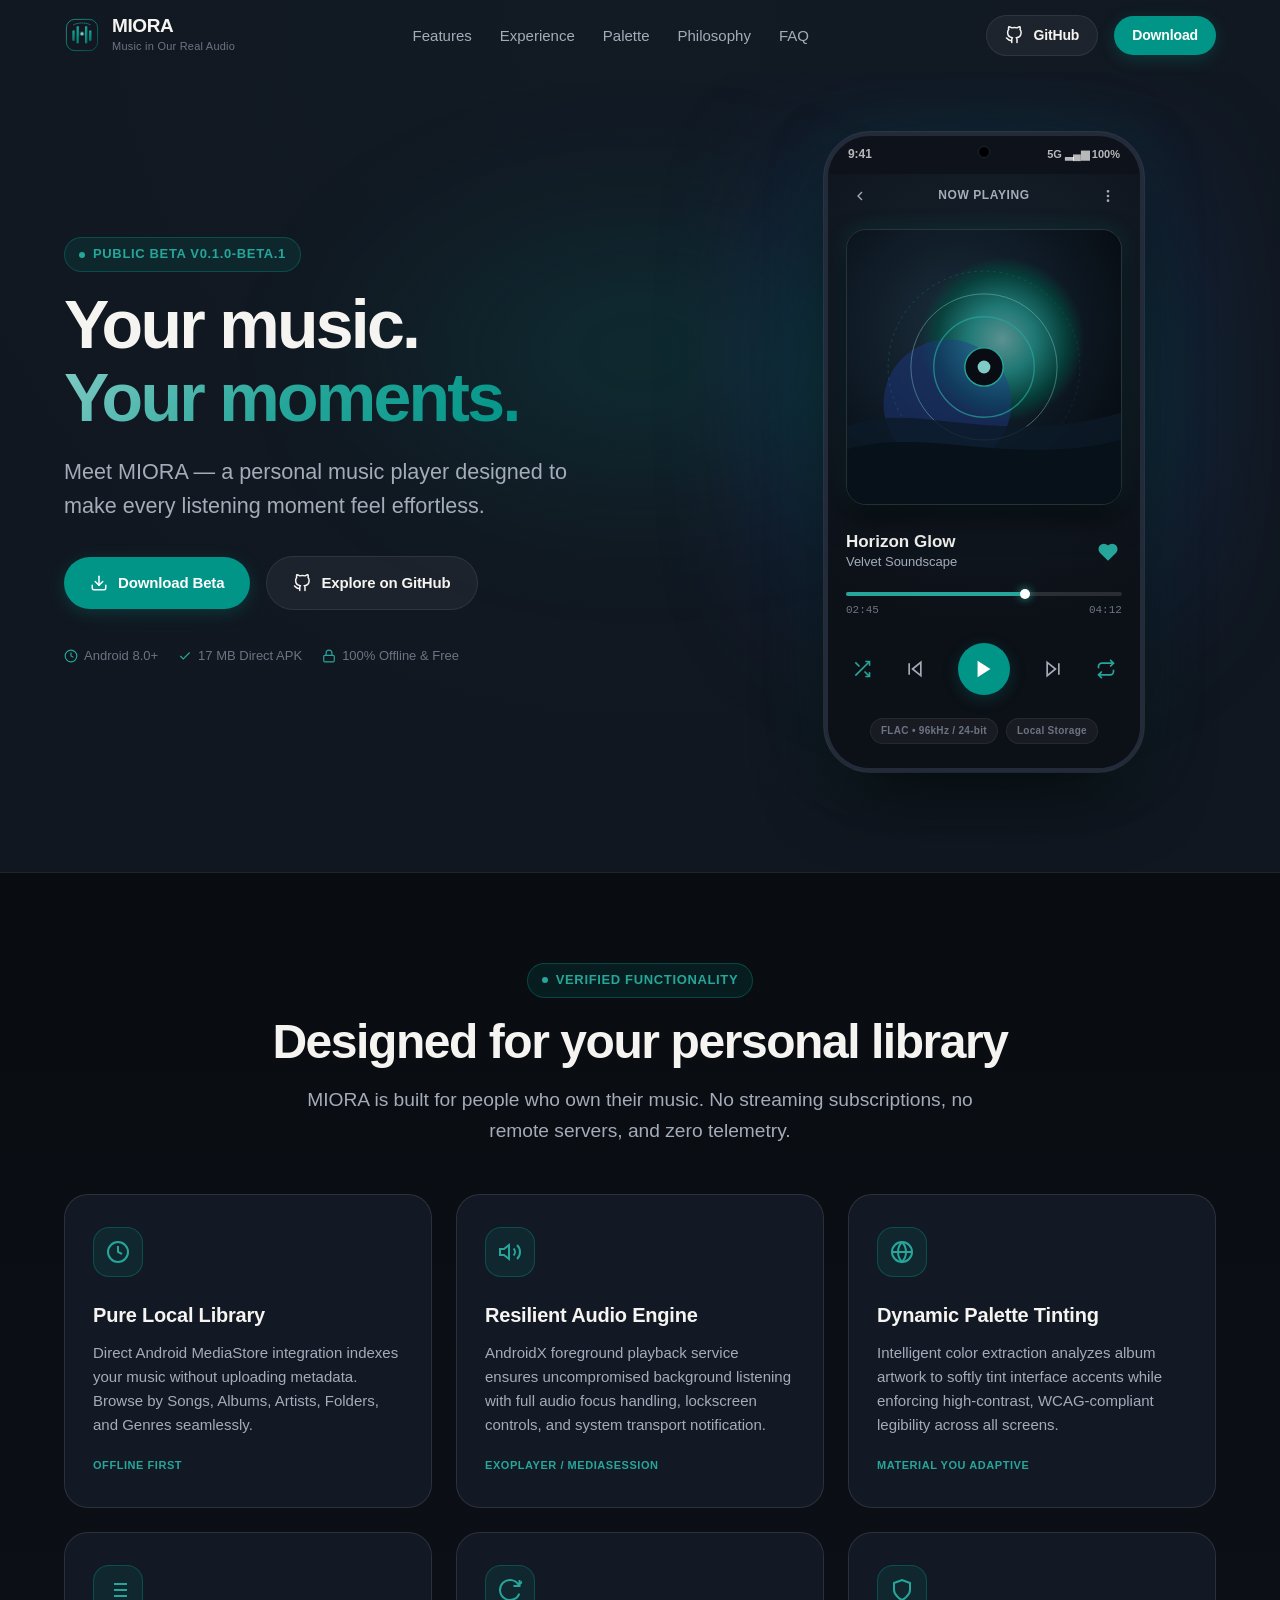
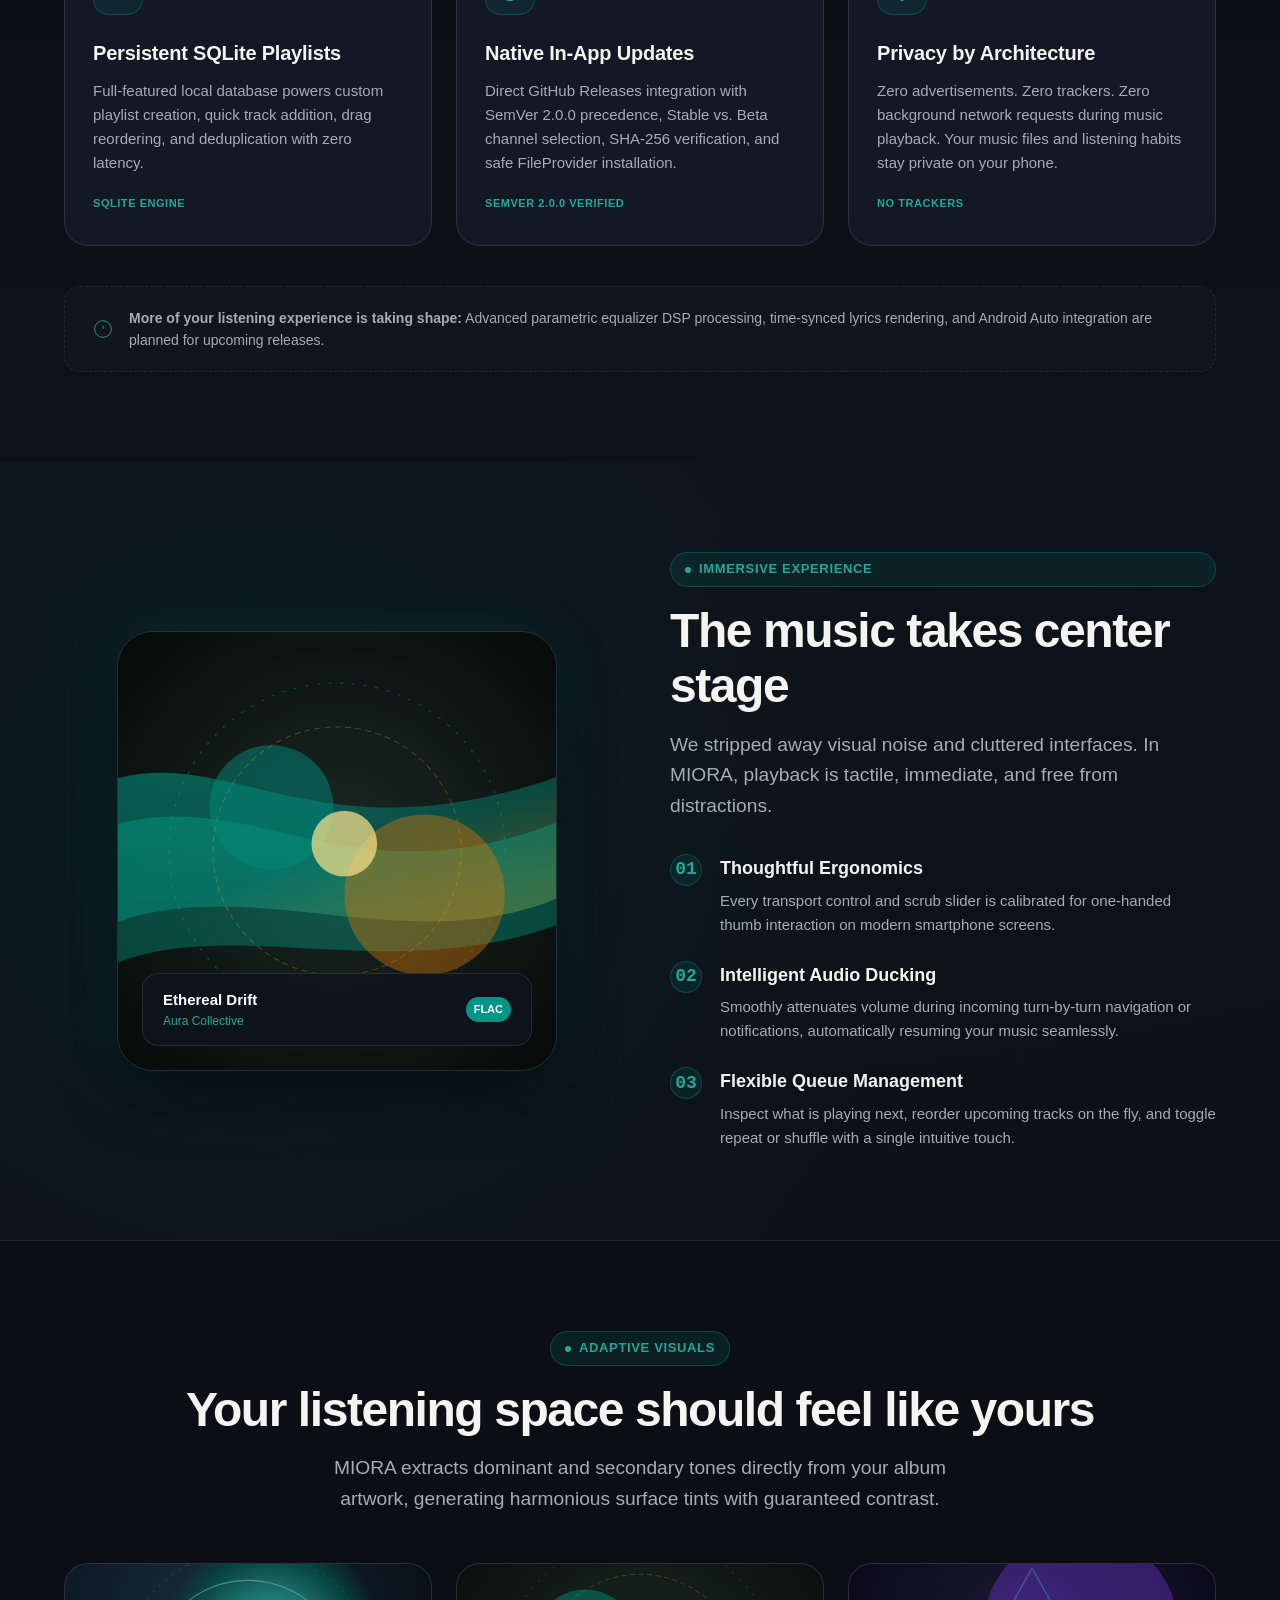
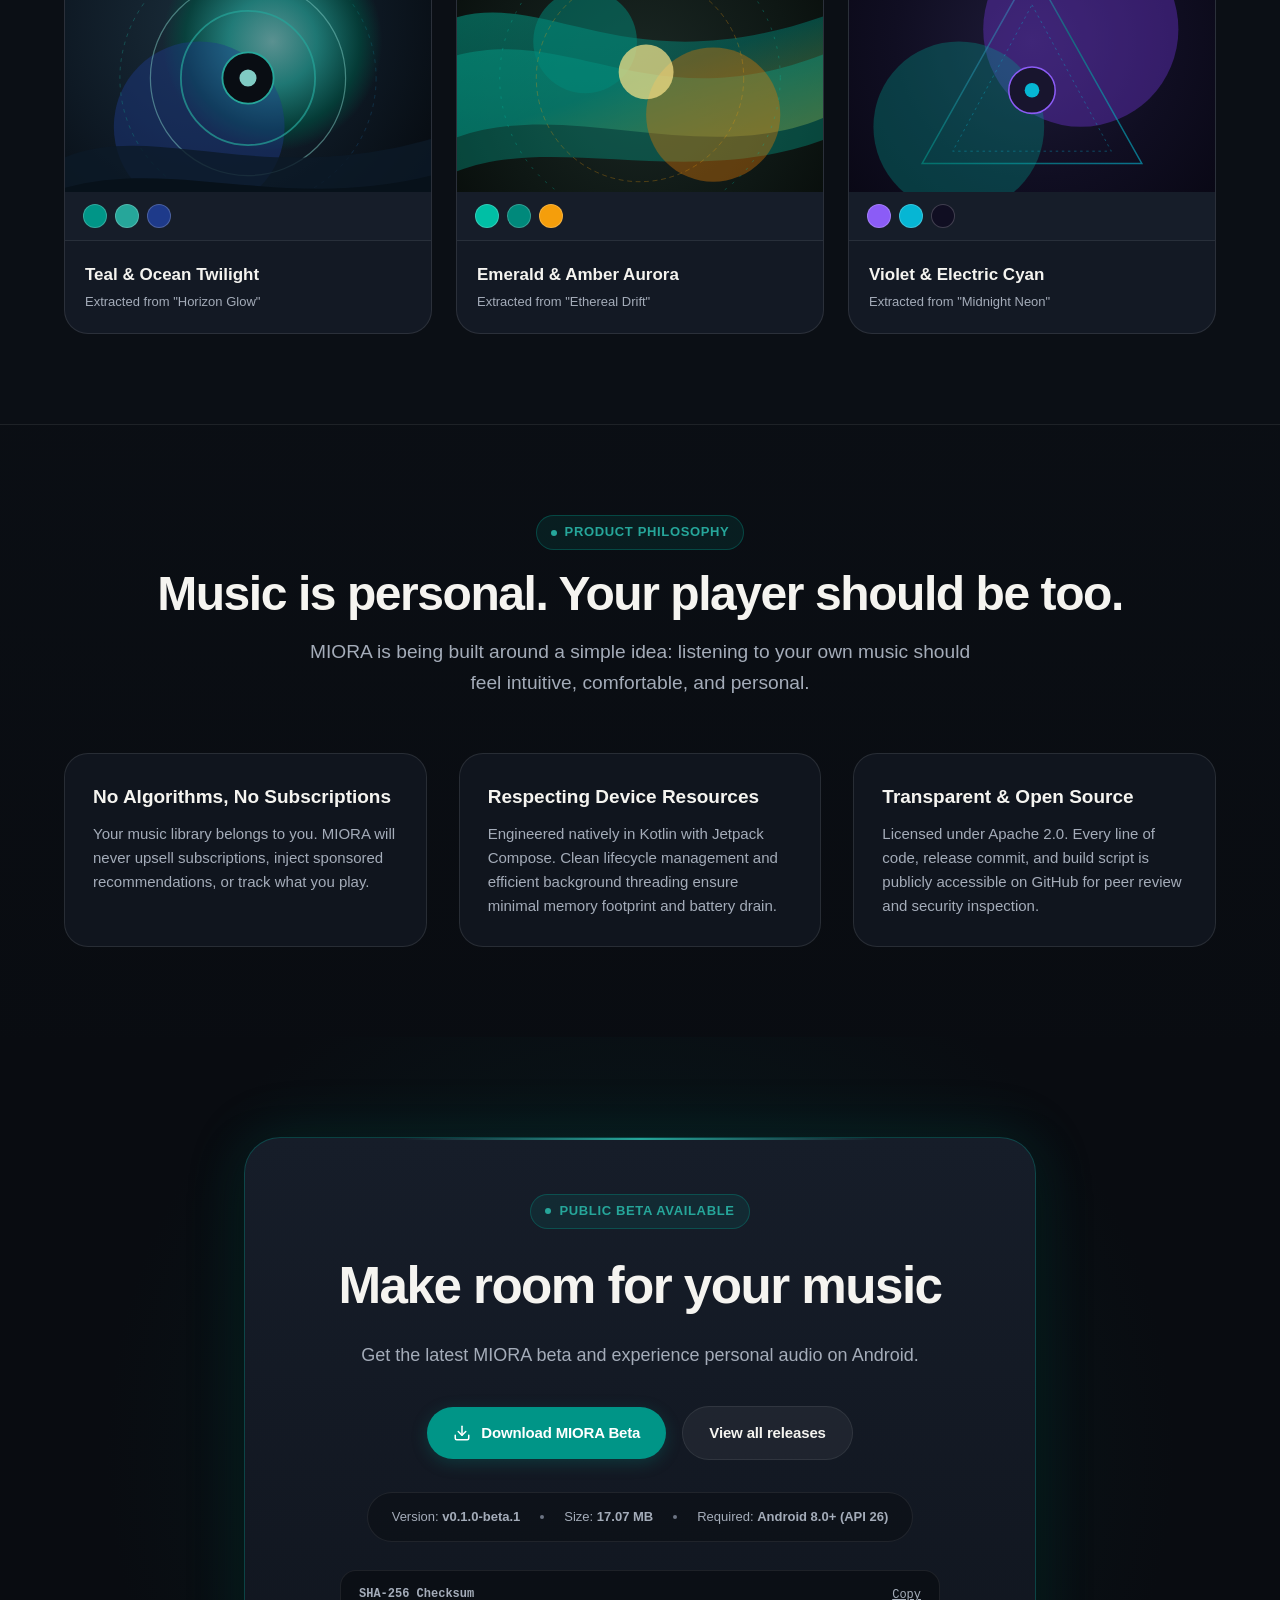
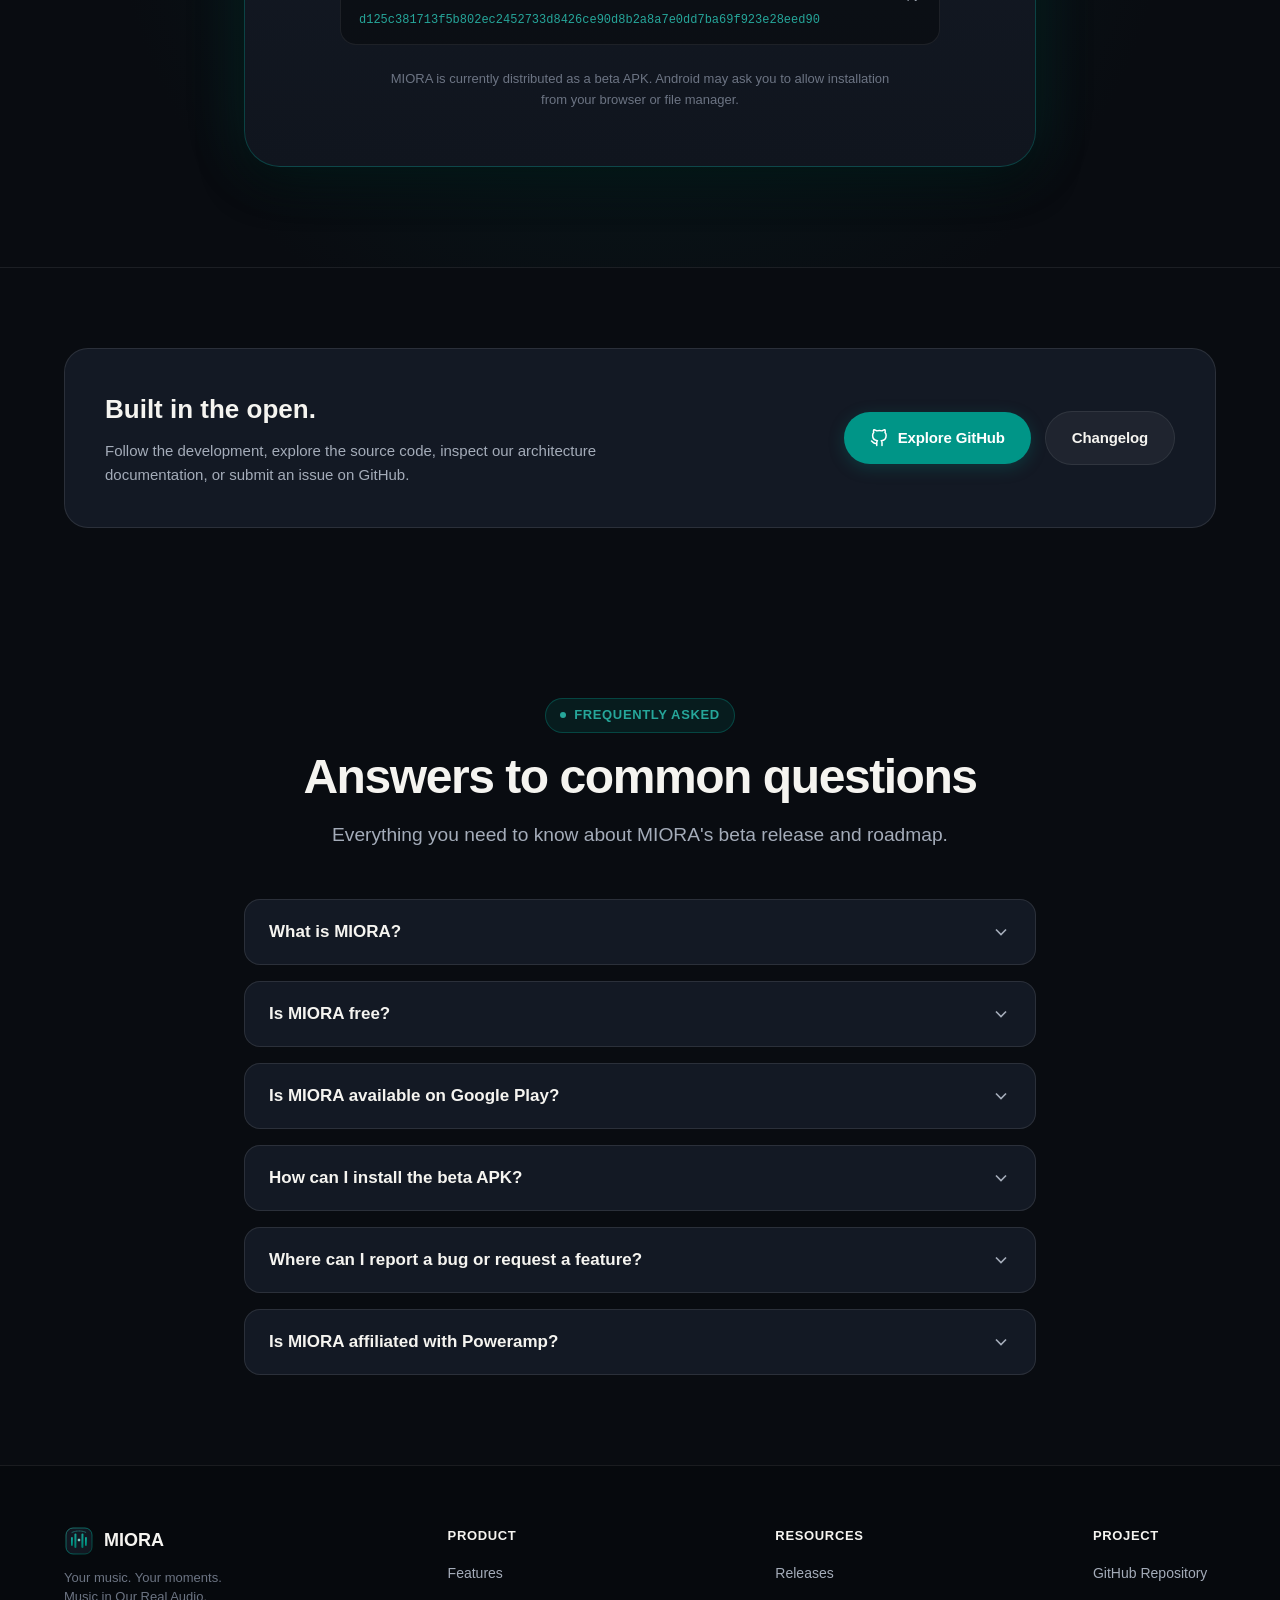
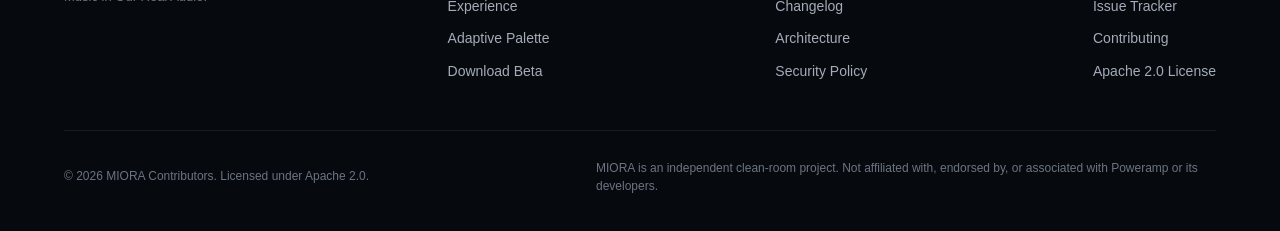
==== docs/index.html @ 1802b2ec "feat(website): launch official MIORA landing page and GitHub Pages deployment" ====
<!DOCTYPE html>
<html lang="en">
<head>
  <meta charset="UTF-8">
  <meta name="viewport" content="width=device-width, initial-scale=1.0">
  <title>MIORA — Your Music. Your Moments.</title>
  <meta name="description" content="Discover MIORA, a personal Android music player built around a warm, effortless listening experience.">
  <meta name="theme-color" content="#090C11">
  <link rel="canonical" href="https://mefahim.github.io/MIORA/">

  <!-- Open Graph / Facebook -->
  <meta property="og:type" content="website">
  <meta property="og:url" content="https://mefahim.github.io/MIORA/">
  <meta property="og:site_name" content="MIORA">
  <meta property="og:title" content="MIORA — Your Music. Your Moments.">
  <meta property="og:description" content="Discover MIORA, a personal Android music player built around a warm, effortless listening experience.">
  <meta property="og:image" content="https://mefahim.github.io/MIORA/assets/og-image.svg">

  <!-- Twitter Card -->
  <meta name="twitter:card" content="summary_large_image">
  <meta name="twitter:title" content="MIORA — Your Music. Your Moments.">
  <meta name="twitter:description" content="Discover MIORA, a personal Android music player built around a warm, effortless listening experience.">
  <meta name="twitter:image" content="https://mefahim.github.io/MIORA/assets/og-image.svg">

  <!-- Favicon -->
  <link rel="icon" type="image/svg+xml" href="assets/favicon.svg">
  <link rel="apple-touch-icon" href="assets/favicon.svg">

  <!-- Styles -->
  <link rel="stylesheet" href="css/main.css">
</head>
<body>
  <!-- Accessible Skip Navigation -->
  <a href="#main-content" class="skip-link">Skip to main content</a>

  <!-- Navigation Bar -->
  <header class="site-header" role="banner">
    <div class="container nav-container">
      <a href="#" class="brand-wrapper" aria-label="MIORA Home">
        <img src="assets/miora-logo.svg" alt="MIORA Logo" class="brand-logo-img" width="36" height="36">
        <div class="brand-text-group">
          <span class="brand-name">MIORA</span>
          <span class="brand-descriptor">Music in Our Real Audio</span>
        </div>
      </a>

      <nav class="nav-menu" aria-label="Main Navigation">
        <a href="#features" class="nav-link">Features</a>
        <a href="#experience" class="nav-link">Experience</a>
        <a href="#palette" class="nav-link">Palette</a>
        <a href="#philosophy" class="nav-link">Philosophy</a>
        <a href="#faq" class="nav-link">FAQ</a>
      </nav>

      <div class="nav-actions">
        <a href="https://github.com/mefahim/MIORA" class="btn btn-secondary btn-sm" target="_blank" rel="noopener noreferrer" data-repo-url>
          <svg class="btn-icon" viewBox="0 0 24 24"><path d="M9 19c-5 1.5-5-2.5-7-3m14 6v-3.87a3.37 3.37 0 0 0-.94-2.61c3.14-.35 6.44-1.54 6.44-7A5.44 5.44 0 0 0 20 4.77 5.07 5.07 0 0 0 19.91 1S18.73.65 16 2.48a13.38 13.38 0 0 0-7 0C6.27.65 5.09 1 5.09 1A5.07 5.07 0 0 0 5 4.77a5.44 5.44 0 0 0-1.5 3.78c0 5.42 3.3 6.61 6.44 7A3.37 3.37 0 0 0 9 18.13V22"></path></svg>
          GitHub
        </a>
        <a href="#download" class="btn btn-primary btn-sm">
          Download
        </a>
        <button class="mobile-nav-toggle" aria-label="Toggle navigation menu" aria-expanded="false">
          <svg viewBox="0 0 24 24"><line x1="3" y1="12" x2="21" y2="12"></line><line x1="3" y1="6" x2="21" y2="6"></line><line x1="3" y1="18" x2="21" y2="18"></line></svg>
        </button>
      </div>
    </div>
  </header>

  <!-- Mobile Drawer Menu -->
  <div class="mobile-drawer" role="dialog" aria-modal="true" aria-label="Mobile Navigation">
    <ul class="mobile-nav-list">
      <li><a href="#features">Features</a></li>
      <li><a href="#experience">Experience</a></li>
      <li><a href="#palette">Palette</a></li>
      <li><a href="#philosophy">Philosophy</a></li>
      <li><a href="#faq">FAQ</a></li>
      <li><a href="https://github.com/mefahim/MIORA" target="_blank" rel="noopener noreferrer" data-repo-url>GitHub Repository</a></li>
    </ul>
    <a href="https://github.com/mefahim/MIORA/releases/download/v0.1.0-beta.1/MIORA-v0.1.0-beta.1.apk" class="btn btn-primary" data-download-apk>
      Download Beta APK
    </a>
  </div>

  <main id="main-content">
    <!-- Hero Section -->
    <section class="hero-section" aria-labelledby="hero-heading">
      <div class="hero-glow" aria-hidden="true"></div>
      <div class="container hero-grid">
        <div class="hero-content">
          <div class="section-badge">
            <span class="dot"></span>
            <span>Public Beta <span data-config-version>v0.1.0-beta.1</span></span>
          </div>

          <h1 id="hero-heading" class="hero-headline">
            Your music.<br>
            <span class="accent-text">Your moments.</span>
          </h1>

          <p class="hero-subcopy">
            Meet MIORA — a personal music player designed to make every listening moment feel effortless.
          </p>

          <div class="hero-ctas">
            <a href="https://github.com/mefahim/MIORA/releases/download/v0.1.0-beta.1/MIORA-v0.1.0-beta.1.apk" class="btn btn-primary" data-download-apk>
              <svg class="btn-icon" viewBox="0 0 24 24"><path d="M21 15v4a2 2 0 0 1-2 2H5a2 2 0 0 1-2-2v-4"></path><polyline points="7 10 12 15 17 10"></polyline><line x1="12" y1="15" x2="12" y2="3"></line></svg>
              Download Beta
            </a>
            <a href="https://github.com/mefahim/MIORA" class="btn btn-secondary" target="_blank" rel="noopener noreferrer" data-repo-url>
              <svg class="btn-icon" viewBox="0 0 24 24"><path d="M9 19c-5 1.5-5-2.5-7-3m14 6v-3.87a3.37 3.37 0 0 0-.94-2.61c3.14-.35 6.44-1.54 6.44-7A5.44 5.44 0 0 0 20 4.77 5.07 5.07 0 0 0 19.91 1S18.73.65 16 2.48a13.38 13.38 0 0 0-7 0C6.27.65 5.09 1 5.09 1A5.07 5.07 0 0 0 5 4.77a5.44 5.44 0 0 0-1.5 3.78c0 5.42 3.3 6.61 6.44 7A3.37 3.37 0 0 0 9 18.13V22"></path></svg>
              Explore on GitHub
            </a>
          </div>

          <div class="hero-metadata">
            <div class="hero-meta-item">
              <svg viewBox="0 0 24 24"><circle cx="12" cy="12" r="10"></circle><polyline points="12 6 12 12 16 14"></polyline></svg>
              <span>Android 8.0+</span>
            </div>
            <div class="hero-meta-item">
              <svg viewBox="0 0 24 24"><path d="M20 6L9 17l-5-5"></path></svg>
              <span>17 MB Direct APK</span>
            </div>
            <div class="hero-meta-item">
              <svg viewBox="0 0 24 24"><rect x="3" y="11" width="18" height="11" rx="2" ry="2"></rect><path d="M7 11V7a5 5 0 0 1 10 0v4"></path></svg>
              <span>100% Offline &amp; Free</span>
            </div>
          </div>
        </div>

        <!-- Android Device Mockup (Now Playing Screen) -->
        <div class="mockup-wrapper">
          <div class="mockup-ambient-glow" aria-hidden="true"></div>
          <div class="device-frame" role="region" aria-label="MIORA Now Playing Screen Mockup">
            <!-- Device Status Bar -->
            <div class="device-statusbar">
              <span>9:41</span>
              <div class="device-camera" aria-hidden="true"></div>
              <div class="device-status-icons">5G ▂▄▆ 100%</div>
            </div>

            <!-- App Interface -->
            <div class="device-app">
              <div class="device-topbar">
                <button class="device-icon-btn" aria-label="Back"><svg viewBox="0 0 24 24"><polyline points="15 18 9 12 15 6"></polyline></svg></button>
                <span>Now Playing</span>
                <button class="device-icon-btn" aria-label="Menu"><svg viewBox="0 0 24 24"><circle cx="12" cy="12" r="1"></circle><circle cx="12" cy="5" r="1"></circle><circle cx="12" cy="19" r="1"></circle></svg></button>
              </div>

              <!-- Artwork -->
              <div class="device-artwork-box">
                <img src="assets/artwork-horizon.svg" alt="Album Artwork for Horizon Glow" width="280" height="280" loading="eager">
              </div>

              <!-- Track Meta -->
              <div class="device-track-info">
                <div class="device-track-meta">
                  <h4>Horizon Glow</h4>
                  <p>Velvet Soundscape</p>
                </div>
                <button class="device-icon-btn device-heart-btn" aria-label="Favorite"><svg viewBox="0 0 24 24"><path d="M20.84 4.61a5.5 5.5 0 0 0-7.78 0L12 5.67l-1.06-1.06a5.5 5.5 0 0 0-7.78 7.78l1.06 1.06L12 21.23l7.78-7.78 1.06-1.06a5.5 5.5 0 0 0 0-7.78z"></path></svg></button>
              </div>

              <!-- Scrubber -->
              <div class="device-scrubber-section">
                <div class="device-slider-track">
                  <div class="device-slider-fill"></div>
                  <div class="device-slider-thumb"></div>
                </div>
                <div class="device-time-row">
                  <span id="mockup-elapsed-time">02:45</span>
                  <span>04:12</span>
                </div>
              </div>

              <!-- Transport Controls -->
              <div class="device-controls-row">
                <button class="device-ctrl-btn" aria-label="Shuffle" style="color: var(--accent-light);">
                  <svg viewBox="0 0 24 24"><polyline points="16 3 21 3 21 8"></polyline><line x1="4" y1="20" x2="21" y2="3"></line><polyline points="21 16 21 21 16 21"></polyline><line x1="15" y1="15" x2="21" y2="21"></line><line x1="4" y1="4" x2="9" y2="9"></line></svg>
                </button>
                <button class="device-ctrl-btn" aria-label="Previous Track">
                  <svg viewBox="0 0 24 24"><polygon points="19 20 9 12 19 4 19 20"></polygon><line x1="5" y1="19" x2="5" y2="5"></line></svg>
                </button>
                <button id="mockup-play-btn" class="device-play-btn" aria-label="Play playback simulation">
                  <svg id="mockup-play-icon" viewBox="0 0 24 24"><polygon points="5 3 19 12 5 21 5 3"></polygon></svg>
                  <svg id="mockup-pause-icon" viewBox="0 0 24 24" style="display:none;"><rect x="6" y="4" width="4" height="16"></rect><rect x="14" y="4" width="4" height="16"></rect></svg>
                </button>
                <button class="device-ctrl-btn" aria-label="Next Track">
                  <svg viewBox="0 0 24 24"><polygon points="5 4 15 12 5 20 5 4"></polygon><line x1="19" y1="5" x2="19" y2="19"></line></svg>
                </button>
                <button class="device-ctrl-btn" aria-label="Repeat Mode" style="color: var(--accent-light);">
                  <svg viewBox="0 0 24 24"><polyline points="17 1 21 5 17 9"></polyline><path d="M3 11V9a4 4 0 0 1 4-4h14"></path><polyline points="7 23 3 19 7 15"></polyline><path d="M21 13v2a4 4 0 0 1-4 4H3"></path></svg>
                </button>
              </div>

              <!-- Format Badge -->
              <div class="device-chip-row">
                <span class="device-chip">FLAC • 96kHz / 24-bit</span>
                <span class="device-chip">Local Storage</span>
              </div>
            </div>
          </div>
        </div>
      </div>
    </section>

    <!-- Product Features Section (Verified Capabilities) -->
    <section id="features" class="features-section" aria-labelledby="features-heading">
      <div class="container">
        <div class="text-center">
          <div class="section-badge">
            <span class="dot"></span>
            <span>Verified Functionality</span>
          </div>
          <h2 id="features-heading" class="section-title">Designed for your personal library</h2>
          <p class="section-description">
            MIORA is built for people who own their music. No streaming subscriptions, no remote servers, and zero telemetry.
          </p>
        </div>

        <div class="features-grid">
          <!-- Feature 1 -->
          <article class="feature-card">
            <div class="feature-icon-box">
              <svg viewBox="0 0 24 24"><circle cx="12" cy="12" r="10"></circle><path d="M12 6v6l4 2"></path></svg>
            </div>
            <h3 class="feature-title">Pure Local Library</h3>
            <p class="feature-text">
              Direct Android MediaStore integration indexes your music without uploading metadata. Browse by Songs, Albums, Artists, Folders, and Genres seamlessly.
            </p>
            <span class="feature-tag">Offline First</span>
          </article>

          <!-- Feature 2 -->
          <article class="feature-card">
            <div class="feature-icon-box">
              <svg viewBox="0 0 24 24"><polygon points="11 5 6 9 2 9 2 15 6 15 11 19 11 5"></polygon><path d="M19.07 4.93a10 10 0 0 1 0 14.14M15.54 8.46a5 5 0 0 1 0 7.07"></path></svg>
            </div>
            <h3 class="feature-title">Resilient Audio Engine</h3>
            <p class="feature-text">
              AndroidX foreground playback service ensures uncompromised background listening with full audio focus handling, lockscreen controls, and system transport notification.
            </p>
            <span class="feature-tag">ExoPlayer / MediaSession</span>
          </article>

          <!-- Feature 3 -->
          <article class="feature-card">
            <div class="feature-icon-box">
              <svg viewBox="0 0 24 24"><circle cx="12" cy="12" r="10"></circle><path d="M12 2a14.5 14.5 0 0 0 0 20 14.5 14.5 0 0 0 0-20"></path><path d="M2 12h20"></path></svg>
            </div>
            <h3 class="feature-title">Dynamic Palette Tinting</h3>
            <p class="feature-text">
              Intelligent color extraction analyzes album artwork to softly tint interface accents while enforcing high-contrast, WCAG-compliant legibility across all screens.
            </p>
            <span class="feature-tag">Material You Adaptive</span>
          </article>

          <!-- Feature 4 -->
          <article class="feature-card">
            <div class="feature-icon-box">
              <svg viewBox="0 0 24 24"><line x1="8" y1="6" x2="21" y2="6"></line><line x1="8" y1="12" x2="21" y2="12"></line><line x1="8" y1="18" x2="21" y2="18"></line><line x1="3" y1="6" x2="3.01" y2="6"></line><line x1="3" y1="12" x2="3.01" y2="12"></line><line x1="3" y1="18" x2="3.01" y2="18"></line></svg>
            </div>
            <h3 class="feature-title">Persistent SQLite Playlists</h3>
            <p class="feature-text">
              Full-featured local database powers custom playlist creation, quick track addition, drag reordering, and deduplication with zero latency.
            </p>
            <span class="feature-tag">SQLite Engine</span>
          </article>

          <!-- Feature 5 -->
          <article class="feature-card">
            <div class="feature-icon-box">
              <svg viewBox="0 0 24 24"><path d="M21.5 2v6h-6M21.34 15.57a10 10 0 1 1-.57-8.38l5.67-5.67"></path></svg>
            </div>
            <h3 class="feature-title">Native In-App Updates</h3>
            <p class="feature-text">
              Direct GitHub Releases integration with SemVer 2.0.0 precedence, Stable vs. Beta channel selection, SHA-256 verification, and safe FileProvider installation.
            </p>
            <span class="feature-tag">SemVer 2.0.0 Verified</span>
          </article>

          <!-- Feature 6 -->
          <article class="feature-card">
            <div class="feature-icon-box">
              <svg viewBox="0 0 24 24"><path d="M12 22s8-4 8-10V5l-8-3-8 3v7c0 6 8 10 8 10z"></path></svg>
            </div>
            <h3 class="feature-title">Privacy by Architecture</h3>
            <p class="feature-text">
              Zero advertisements. Zero trackers. Zero background network requests during music playback. Your music files and listening habits stay private on your phone.
            </p>
            <span class="feature-tag">No Trackers</span>
          </article>
        </div>

        <!-- Honest Disclosure: Development in Progress -->
        <div class="future-banner">
          <svg viewBox="0 0 24 24" fill="none"><circle cx="12" cy="12" r="10"></circle><line x1="12" y1="8" x2="12" y2="12"></line><line x1="12" y1="16" x2="12.01" y2="16"></line></svg>
          <div>
            <strong>More of your listening experience is taking shape:</strong> Advanced parametric equalizer DSP processing, time-synced lyrics rendering, and Android Auto integration are planned for upcoming releases.
          </div>
        </div>
      </div>
    </section>

    <!-- Immersive Player Showcase -->
    <section id="experience" class="showcase-section" aria-labelledby="showcase-heading">
      <div class="container showcase-grid">
        <div class="showcase-artwork-stage">
          <div class="showcase-art-card">
            <img src="assets/artwork-drift.svg" alt="Album Artwork for Ethereal Drift" width="440" height="440" loading="lazy">
            <div class="showcase-floating-chip">
              <div class="chip-meta">
                <h5>Ethereal Drift</h5>
                <p>Aura Collective</p>
              </div>
              <span class="chip-badge">FLAC</span>
            </div>
          </div>
        </div>

        <div class="showcase-details">
          <div class="section-badge">
            <span class="dot"></span>
            <span>Immersive Experience</span>
          </div>
          <h2 id="showcase-heading" class="section-title">The music takes center stage</h2>
          <p class="section-description">
            We stripped away visual noise and cluttered interfaces. In MIORA, playback is tactile, immediate, and free from distractions.
          </p>

          <div class="showcase-points">
            <div class="showcase-point">
              <span class="point-number">01</span>
              <div class="point-body">
                <h4>Thoughtful Ergonomics</h4>
                <p>Every transport control and scrub slider is calibrated for one-handed thumb interaction on modern smartphone screens.</p>
              </div>
            </div>

            <div class="showcase-point">
              <span class="point-number">02</span>
              <div class="point-body">
                <h4>Intelligent Audio Ducking</h4>
                <p>Smoothly attenuates volume during incoming turn-by-turn navigation or notifications, automatically resuming your music seamlessly.</p>
              </div>
            </div>

            <div class="showcase-point">
              <span class="point-number">03</span>
              <div class="point-body">
                <h4>Flexible Queue Management</h4>
                <p>Inspect what is playing next, reorder upcoming tracks on the fly, and toggle repeat or shuffle with a single intuitive touch.</p>
              </div>
            </div>
          </div>
        </div>
      </div>
    </section>

    <!-- Personalization / Dynamic Palette Section -->
    <section id="palette" class="palette-section" aria-labelledby="palette-heading">
      <div class="container">
        <div class="text-center">
          <div class="section-badge">
            <span class="dot"></span>
            <span>Adaptive Visuals</span>
          </div>
          <h2 id="palette-heading" class="section-title">Your listening space should feel like yours</h2>
          <p class="section-description">
            MIORA extracts dominant and secondary tones directly from your album artwork, generating harmonious surface tints with guaranteed contrast.
          </p>
        </div>

        <div class="palette-demo-grid">
          <!-- Palette 1 -->
          <div class="palette-sample-card">
            <div class="palette-sample-art">
              <img src="assets/artwork-horizon.svg" alt="Horizon Glow artwork sample" width="360" height="225" loading="lazy">
            </div>
            <div class="palette-swatches">
              <div class="swatch" style="background: #009587;" title="Primary Accent"></div>
              <div class="swatch" style="background: #26A69A;" title="Light Tone"></div>
              <div class="swatch" style="background: #1E3A8A;" title="Deep Undertone"></div>
            </div>
            <div class="palette-sample-info">
              <h4>Teal &amp; Ocean Twilight</h4>
              <p>Extracted from "Horizon Glow"</p>
            </div>
          </div>

          <!-- Palette 2 -->
          <div class="palette-sample-card">
            <div class="palette-sample-art">
              <img src="assets/artwork-drift.svg" alt="Ethereal Drift artwork sample" width="360" height="225" loading="lazy">
            </div>
            <div class="palette-swatches">
              <div class="swatch" style="background: #00BFA5;" title="Primary Accent"></div>
              <div class="swatch" style="background: #00897B;" title="Light Tone"></div>
              <div class="swatch" style="background: #F59E0B;" title="Deep Undertone"></div>
            </div>
            <div class="palette-sample-info">
              <h4>Emerald &amp; Amber Aurora</h4>
              <p>Extracted from "Ethereal Drift"</p>
            </div>
          </div>

          <!-- Palette 3 -->
          <div class="palette-sample-card">
            <div class="palette-sample-art">
              <img src="assets/artwork-midnight.svg" alt="Midnight Neon artwork sample" width="360" height="225" loading="lazy">
            </div>
            <div class="palette-swatches">
              <div class="swatch" style="background: #8B5CF6;" title="Primary Accent"></div>
              <div class="swatch" style="background: #06B6D4;" title="Light Tone"></div>
              <div class="swatch" style="background: #100E22;" title="Deep Undertone"></div>
            </div>
            <div class="palette-sample-info">
              <h4>Violet &amp; Electric Cyan</h4>
              <p>Extracted from "Midnight Neon"</p>
            </div>
          </div>
        </div>
      </div>
    </section>

    <!-- Why MIORA / Product Philosophy -->
    <section id="philosophy" class="philosophy-section" aria-labelledby="philosophy-heading">
      <div class="container">
        <div class="text-center">
          <div class="section-badge">
            <span class="dot"></span>
            <span>Product Philosophy</span>
          </div>
          <h2 id="philosophy-heading" class="section-title">Music is personal. Your player should be too.</h2>
          <p class="section-description">
            MIORA is being built around a simple idea: listening to your own music should feel intuitive, comfortable, and personal.
          </p>
        </div>

        <div class="philosophy-grid">
          <div class="philosophy-item">
            <h3>No Algorithms, No Subscriptions</h3>
            <p>
              Your music library belongs to you. MIORA will never upsell subscriptions, inject sponsored recommendations, or track what you play.
            </p>
          </div>

          <div class="philosophy-item">
            <h3>Respecting Device Resources</h3>
            <p>
              Engineered natively in Kotlin with Jetpack Compose. Clean lifecycle management and efficient background threading ensure minimal memory footprint and battery drain.
            </p>
          </div>

          <div class="philosophy-item">
            <h3>Transparent &amp; Open Source</h3>
            <p>
              Licensed under Apache 2.0. Every line of code, release commit, and build script is publicly accessible on GitHub for peer review and security inspection.
            </p>
          </div>
        </div>
      </div>
    </section>

    <!-- Download Section (Single Source Configured) -->
    <section id="download" class="download-section" aria-labelledby="download-heading">
      <div class="container container-narrow">
        <div class="download-card">
          <div class="section-badge">
            <span class="dot"></span>
            <span>Public Beta Available</span>
          </div>

          <h2 id="download-heading" class="download-title">Make room for your music</h2>
          <p class="download-desc">
            Get the latest MIORA beta and experience personal audio on Android.
          </p>

          <div class="download-actions-group">
            <a href="https://github.com/mefahim/MIORA/releases/download/v0.1.0-beta.1/MIORA-v0.1.0-beta.1.apk" class="btn btn-primary" data-download-apk>
              <svg class="btn-icon" viewBox="0 0 24 24"><path d="M21 15v4a2 2 0 0 1-2 2H5a2 2 0 0 1-2-2v-4"></path><polyline points="7 10 12 15 17 10"></polyline><line x1="12" y1="15" x2="12" y2="3"></line></svg>
              Download MIORA Beta
            </a>
            <a href="https://github.com/mefahim/MIORA/releases" class="btn btn-secondary" target="_blank" rel="noopener noreferrer" data-releases-url>
              View all releases
            </a>
          </div>

          <div class="release-metadata-pillbox">
            <span>Version: <strong data-config-version>v0.1.0-beta.1</strong></span>
            <span class="meta-divider" aria-hidden="true"></span>
            <span>Size: <strong data-config-size>17.07 MB</strong></span>
            <span class="meta-divider" aria-hidden="true"></span>
            <span>Required: <strong data-config-android>Android 8.0+ (API 26)</strong></span>
          </div>

          <div class="checksum-drawer">
            <div class="checksum-header">
              <span>SHA-256 Checksum</span>
              <button id="copy-checksum-btn" style="color:var(--text-secondary); font-size:0.75rem; text-decoration:underline;">Copy</button>
            </div>
            <div class="checksum-value" data-config-sha256>
              d125c381713f5b802ec2452733d8426ce90d8b2a8a7e0dd7ba69f923e28eed90
            </div>
          </div>

          <p class="install-disclaimer">
            MIORA is currently distributed as a beta APK. Android may ask you to allow installation from your browser or file manager.
          </p>
        </div>
      </div>
    </section>

    <!-- Open Source & GitHub Section -->
    <section id="github" class="github-section" aria-labelledby="github-heading">
      <div class="container">
        <div class="github-box">
          <div class="github-info">
            <h2 id="github-heading" style="font-size:1.625rem; font-weight:800; color:var(--text-primary); margin-bottom:8px;">Built in the open.</h2>
            <p>
              Follow the development, explore the source code, inspect our architecture documentation, or submit an issue on GitHub.
            </p>
          </div>

          <div class="github-links-row">
            <a href="https://github.com/mefahim/MIORA" class="btn btn-primary" target="_blank" rel="noopener noreferrer" data-repo-url>
              <svg class="btn-icon" viewBox="0 0 24 24"><path d="M9 19c-5 1.5-5-2.5-7-3m14 6v-3.87a3.37 3.37 0 0 0-.94-2.61c3.14-.35 6.44-1.54 6.44-7A5.44 5.44 0 0 0 20 4.77 5.07 5.07 0 0 0 19.91 1S18.73.65 16 2.48a13.38 13.38 0 0 0-7 0C6.27.65 5.09 1 5.09 1A5.07 5.07 0 0 0 5 4.77a5.44 5.44 0 0 0-1.5 3.78c0 5.42 3.3 6.61 6.44 7A3.37 3.37 0 0 0 9 18.13V22"></path></svg>
              Explore GitHub
            </a>
            <a href="https://github.com/mefahim/MIORA/blob/main/CHANGELOG.md" class="btn btn-secondary" target="_blank" rel="noopener noreferrer">
              Changelog
            </a>
          </div>
        </div>
      </div>
    </section>

    <!-- FAQ Section (Accessible Accordion) -->
    <section id="faq" class="faq-section" aria-labelledby="faq-heading">
      <div class="container container-narrow">
        <div class="text-center">
          <div class="section-badge">
            <span class="dot"></span>
            <span>Frequently Asked</span>
          </div>
          <h2 id="faq-heading" class="section-title">Answers to common questions</h2>
          <p class="section-description">
            Everything you need to know about MIORA's beta release and roadmap.
          </p>
        </div>

        <div class="faq-list" role="region" aria-label="Frequently Asked Questions">
          <!-- Q1 -->
          <div class="faq-item">
            <button class="faq-question-btn" aria-expanded="false" aria-controls="faq-a1" id="faq-q1">
              <span>What is MIORA?</span>
              <svg class="faq-icon" viewBox="0 0 24 24"><polyline points="6 9 12 15 18 9"></polyline></svg>
            </button>
            <div class="faq-answer-panel" id="faq-a1" role="region" aria-labelledby="faq-q1">
              <div class="faq-answer-content">
                MIORA (Music in Our Real Audio) is an independent, clean-room native Android music player crafted specifically for personal offline music collections. It focuses on intuitive playback ergonomics, dynamic album art color palettes, and respect for device resources.
              </div>
            </div>
          </div>

          <!-- Q2 -->
          <div class="faq-item">
            <button class="faq-question-btn" aria-expanded="false" aria-controls="faq-a2" id="faq-q2">
              <span>Is MIORA free?</span>
              <svg class="faq-icon" viewBox="0 0 24 24"><polyline points="6 9 12 15 18 9"></polyline></svg>
            </button>
            <div class="faq-answer-panel" id="faq-a2" role="region" aria-labelledby="faq-q2">
              <div class="faq-answer-content">
                Yes. MIORA is completely free, open source, and built without advertisements, in-app purchases, or subscription paywalls.
              </div>
            </div>
          </div>

          <!-- Q3 -->
          <div class="faq-item">
            <button class="faq-question-btn" aria-expanded="false" aria-controls="faq-a3" id="faq-q3">
              <span>Is MIORA available on Google Play?</span>
              <svg class="faq-icon" viewBox="0 0 24 24"><polyline points="6 9 12 15 18 9"></polyline></svg>
            </button>
            <div class="faq-answer-panel" id="faq-a3" role="region" aria-labelledby="faq-q3">
              <div class="faq-answer-content">
                No. During the public beta phase, MIORA is distributed directly via GitHub Releases as a standalone signed APK. Google Play distribution is not currently planned for early beta builds.
              </div>
            </div>
          </div>

          <!-- Q4 -->
          <div class="faq-item">
            <button class="faq-question-btn" aria-expanded="false" aria-controls="faq-a4" id="faq-q4">
              <span>How can I install the beta APK?</span>
              <svg class="faq-icon" viewBox="0 0 24 24"><polyline points="6 9 12 15 18 9"></polyline></svg>
            </button>
            <div class="faq-answer-panel" id="faq-a4" role="region" aria-labelledby="faq-q4">
              <div class="faq-answer-content">
                Download the official APK file onto your Android device (Android 8.0 or newer). Open your notification or file manager, tap the downloaded APK, and allow installation from your browser or file manager if prompted. MIORA also includes a built-in update engine that handles future releases directly inside the app.
              </div>
            </div>
          </div>

          <!-- Q5 -->
          <div class="faq-item">
            <button class="faq-question-btn" aria-expanded="false" aria-controls="faq-a5" id="faq-q5">
              <span>Where can I report a bug or request a feature?</span>
              <svg class="faq-icon" viewBox="0 0 24 24"><polyline points="6 9 12 15 18 9"></polyline></svg>
            </button>
            <div class="faq-answer-panel" id="faq-a5" role="region" aria-labelledby="faq-q5">
              <div class="faq-answer-content">
                You can report issues, share logs, or propose new features through our public GitHub Issues tracker at <a href="https://github.com/mefahim/MIORA/issues" target="_blank" rel="noopener noreferrer" style="color:var(--accent-light); text-decoration:underline;">github.com/mefahim/MIORA/issues</a>.
              </div>
            </div>
          </div>

          <!-- Q6 -->
          <div class="faq-item">
            <button class="faq-question-btn" aria-expanded="false" aria-controls="faq-a6" id="faq-q6">
              <span>Is MIORA affiliated with Poweramp?</span>
              <svg class="faq-icon" viewBox="0 0 24 24"><polyline points="6 9 12 15 18 9"></polyline></svg>
            </button>
            <div class="faq-answer-panel" id="faq-a6" role="region" aria-labelledby="faq-q6">
              <div class="faq-answer-content">
                No. MIORA is an independent, clean-room Android music player project. It is not affiliated with, endorsed by, or associated with Poweramp or its developers in any way.
              </div>
            </div>
          </div>
        </div>
      </div>
    </section>
  </main>

  <!-- Footer -->
  <footer class="site-footer" role="contentinfo">
    <div class="container">
      <div class="footer-top">
        <div class="footer-brand-col">
          <div class="footer-logo-group">
            <img src="assets/miora-logo.svg" alt="MIORA logo" class="footer-logo-img" width="30" height="30">
            <span class="footer-brand-name">MIORA</span>
          </div>
          <p class="footer-tagline">
            Your music. Your moments.<br>
            Music in Our Real Audio.
          </p>
        </div>

        <div class="footer-nav-col">
          <h5>Product</h5>
          <ul>
            <li><a href="#features">Features</a></li>
            <li><a href="#experience">Experience</a></li>
            <li><a href="#palette">Adaptive Palette</a></li>
            <li><a href="#download">Download Beta</a></li>
          </ul>
        </div>

        <div class="footer-nav-col">
          <h5>Resources</h5>
          <ul>
            <li><a href="https://github.com/mefahim/MIORA/releases" target="_blank" rel="noopener noreferrer" data-releases-url>Releases</a></li>
            <li><a href="https://github.com/mefahim/MIORA/blob/main/CHANGELOG.md" target="_blank" rel="noopener noreferrer">Changelog</a></li>
            <li><a href="https://github.com/mefahim/MIORA/blob/main/docs/ARCHITECTURE.md" target="_blank" rel="noopener noreferrer">Architecture</a></li>
            <li><a href="https://github.com/mefahim/MIORA/blob/main/docs/SECURITY.md" target="_blank" rel="noopener noreferrer">Security Policy</a></li>
          </ul>
        </div>

        <div class="footer-nav-col">
          <h5>Project</h5>
          <ul>
            <li><a href="https://github.com/mefahim/MIORA" target="_blank" rel="noopener noreferrer" data-repo-url>GitHub Repository</a></li>
            <li><a href="https://github.com/mefahim/MIORA/issues" target="_blank" rel="noopener noreferrer">Issue Tracker</a></li>
            <li><a href="https://github.com/mefahim/MIORA/blob/main/CONTRIBUTING.md" target="_blank" rel="noopener noreferrer">Contributing</a></li>
            <li><a href="https://github.com/mefahim/MIORA/blob/main/LICENSE" target="_blank" rel="noopener noreferrer">Apache 2.0 License</a></li>
          </ul>
        </div>
      </div>

      <div class="footer-bottom">
        <p>&copy; <span data-current-year>2026</span> MIORA Contributors. Licensed under Apache 2.0.</p>
        <p class="clean-room-statement">
          MIORA is an independent clean-room project. Not affiliated with, endorsed by, or associated with Poweramp or its developers.
        </p>
      </div>
    </div>
  </footer>

  <!-- Scripts -->
  <script src="js/release-config.js"></script>
  <script src="js/main.js"></script>
</body>
</html>
---- docs/css/main.css ----
/* ==========================================================================
   MIORA — Official Website Design System & Stylesheet
   Music in Our Real Audio (MIORA) • Clean-room Android Music Player
   ========================================================================== */

:root {
  /* Core Color Palette */
  --bg-canvas: #090C11;
  --bg-surface: #10151E;
  --bg-surface-elevated: #161D29;
  --bg-surface-glass: rgba(16, 21, 30, 0.75);
  --bg-card: #131924;
  --bg-card-hover: #192130;
  --bg-card-subtle: rgba(255, 255, 255, 0.02);

  /* Primary Accent: Signature Deep Teal */
  --accent: #009587;
  --accent-light: #26A69A;
  --accent-hover: #00897B;
  --accent-pressed: #00796B;
  --accent-glow: rgba(0, 149, 135, 0.25);
  --accent-subtle: rgba(0, 149, 135, 0.12);
  --accent-border: rgba(0, 149, 135, 0.35);

  /* Warm Off-White Typography */
  --text-primary: #F5F4F0;
  --text-secondary: #A4ACB9;
  --text-tertiary: #6C7483;
  --text-inverse: #090C11;

  /* Borders & Dividers */
  --border-subtle: rgba(255, 255, 255, 0.08);
  --border-card: rgba(255, 255, 255, 0.1);
  --border-hover: rgba(0, 149, 135, 0.45);
  --border-active: #009587;

  /* Elevation & Shadows */
  --shadow-subtle: 0 4px 20px rgba(0, 0, 0, 0.4);
  --shadow-elevated: 0 16px 40px rgba(0, 0, 0, 0.55);
  --shadow-glow: 0 0 60px rgba(0, 149, 135, 0.18);
  --shadow-device: 0 30px 80px -20px rgba(0, 0, 0, 0.8), 0 0 70px rgba(0, 149, 135, 0.12);

  /* Radii */
  --radius-xs: 6px;
  --radius-sm: 10px;
  --radius-md: 16px;
  --radius-lg: 24px;
  --radius-xl: 36px;
  --radius-pill: 9999px;

  /* Transitions */
  --ease-spring: cubic-bezier(0.16, 1, 0.3, 1);
  --duration-fast: 150ms;
  --duration-normal: 250ms;
  --duration-slow: 400ms;

  /* Layout */
  --max-width: 1200px;
  --max-width-narrow: 840px;
  --header-height: 72px;

  /* Typography Scale */
  --font-sans: -apple-system, BlinkMacSystemFont, "Segoe UI", Roboto, "Inter", "Helvetica Neue", Arial, sans-serif;
  --font-mono: ui-monospace, SFMono-Regular, "SF Mono", Menlo, Consolas, monospace;
}

/* Base Reset & Box Sizing */
*, *::before, *::after {
  box-sizing: border-box;
  margin: 0;
  padding: 0;
}

html {
  font-family: var(--font-sans);
  background-color: var(--bg-canvas);
  color: var(--text-primary);
  scroll-behavior: smooth;
  -webkit-font-smoothing: antialiased;
  -moz-osx-font-smoothing: grayscale;
  line-height: 1.6;
}

body {
  min-height: 100vh;
  overflow-x: hidden;
  background: radial-gradient(circle at 50% 0%, #121A24 0%, var(--bg-canvas) 65%);
  display: flex;
  flex-direction: column;
}

/* Accessibility: Skip Link */
.skip-link {
  position: absolute;
  top: -100px;
  left: 24px;
  background: var(--accent);
  color: #FFFFFF;
  padding: 12px 20px;
  border-radius: var(--radius-sm);
  font-weight: 600;
  z-index: 10000;
  text-decoration: none;
  transition: top var(--duration-fast) ease;
}

.skip-link:focus {
  top: 16px;
  outline: 2px solid #FFFFFF;
}

/* Focus Visible Management */
:focus-visible {
  outline: 2px solid var(--accent-light);
  outline-offset: 3px;
}

a {
  color: inherit;
  text-decoration: none;
}

button {
  font-family: inherit;
  cursor: pointer;
  border: none;
  background: none;
}

img, svg {
  display: block;
  max-width: 100%;
}

/* Container */
.container {
  width: 100%;
  max-width: var(--max-width);
  margin: 0 auto;
  padding: 0 24px;
}

.container-narrow {
  max-width: var(--max-width-narrow);
}

/* Typography Utilities */
.section-badge {
  display: inline-flex;
  align-items: center;
  gap: 8px;
  padding: 6px 14px;
  border-radius: var(--radius-pill);
  background: var(--accent-subtle);
  border: 1px solid var(--accent-border);
  color: var(--accent-light);
  font-size: 0.8125rem;
  font-weight: 600;
  letter-spacing: 0.05em;
  text-transform: uppercase;
  margin-bottom: 16px;
}

.section-badge .dot {
  width: 6px;
  height: 6px;
  border-radius: 50%;
  background: var(--accent-light);
  animation: pulse-dot 2s infinite ease-in-out;
}

@keyframes pulse-dot {
  0%, 100% { opacity: 1; transform: scale(1); }
  50% { opacity: 0.4; transform: scale(0.85); }
}

.section-title {
  font-size: clamp(2rem, 4vw, 3rem);
  font-weight: 800;
  line-height: 1.15;
  letter-spacing: -0.03em;
  color: var(--text-primary);
  margin-bottom: 16px;
}

.section-description {
  font-size: clamp(1.0625rem, 1.5vw, 1.25rem);
  color: var(--text-secondary);
  font-weight: 400;
  line-height: 1.6;
  max-width: 680px;
}

.text-center {
  text-align: center;
}

.text-center .section-description {
  margin-left: auto;
  margin-right: auto;
}

/* Buttons */
.btn {
  display: inline-flex;
  align-items: center;
  justify-content: center;
  gap: 10px;
  padding: 14px 26px;
  border-radius: var(--radius-pill);
  font-size: 0.9375rem;
  font-weight: 600;
  letter-spacing: -0.01em;
  transition: all var(--duration-fast) var(--ease-spring);
  text-decoration: none;
  white-space: nowrap;
}

.btn-primary {
  background: var(--accent);
  color: #FFFFFF;
  box-shadow: 0 4px 16px var(--accent-glow);
}

.btn-primary:hover {
  background: var(--accent-light);
  box-shadow: 0 6px 24px rgba(0, 149, 135, 0.4);
  transform: translateY(-2px);
}

.btn-primary:active {
  background: var(--accent-pressed);
  transform: translateY(0);
}

.btn-secondary {
  background: rgba(255, 255, 255, 0.05);
  color: var(--text-primary);
  border: 1px solid var(--border-subtle);
}

.btn-secondary:hover {
  background: rgba(255, 255, 255, 0.09);
  border-color: rgba(255, 255, 255, 0.2);
  transform: translateY(-2px);
}

.btn-secondary:active {
  background: rgba(255, 255, 255, 0.04);
  transform: translateY(0);
}

.btn-sm {
  padding: 8px 18px;
  font-size: 0.875rem;
}

.btn-icon {
  width: 18px;
  height: 18px;
  stroke: currentColor;
  stroke-width: 2;
  stroke-linecap: round;
  stroke-linejoin: round;
  fill: none;
}

/* ==========================================================================
   Navigation Bar
   ========================================================================== */
.site-header {
  position: sticky;
  top: 0;
  width: 100%;
  height: var(--header-height);
  z-index: 1000;
  transition: background var(--duration-normal) ease, border-color var(--duration-normal) ease;
  border-bottom: 1px solid transparent;
}

.site-header.scrolled {
  background: var(--bg-surface-glass);
  backdrop-filter: blur(16px);
  -webkit-backdrop-filter: blur(16px);
  border-color: var(--border-subtle);
}

.nav-container {
  display: flex;
  align-items: center;
  justify-content: space-between;
  height: 100%;
}

.brand-wrapper {
  display: flex;
  align-items: center;
  gap: 12px;
}

.brand-logo-img {
  width: 36px;
  height: 36px;
  border-radius: 10px;
}

.brand-text-group {
  display: flex;
  flex-direction: column;
}

.brand-name {
  font-size: 1.1875rem;
  font-weight: 800;
  letter-spacing: -0.02em;
  color: var(--text-primary);
  line-height: 1.2;
}

.brand-descriptor {
  font-size: 0.6875rem;
  color: var(--text-tertiary);
  letter-spacing: 0.02em;
  font-weight: 500;
}

.nav-menu {
  display: flex;
  align-items: center;
  gap: 28px;
  list-style: none;
}

.nav-link {
  font-size: 0.9375rem;
  font-weight: 500;
  color: var(--text-secondary);
  transition: color var(--duration-fast) ease;
}

.nav-link:hover {
  color: var(--text-primary);
}

.nav-actions {
  display: flex;
  align-items: center;
  gap: 16px;
}

.mobile-nav-toggle {
  display: none;
  width: 40px;
  height: 40px;
  border-radius: var(--radius-sm);
  color: var(--text-primary);
  background: rgba(255, 255, 255, 0.05);
  align-items: center;
  justify-content: center;
}

.mobile-nav-toggle svg {
  width: 22px;
  height: 22px;
  stroke: currentColor;
  stroke-width: 2;
  stroke-linecap: round;
  fill: none;
}

/* Mobile Nav Drawer */
.mobile-drawer {
  display: none;
  position: fixed;
  top: var(--header-height);
  left: 0;
  right: 0;
  background: var(--bg-surface);
  border-bottom: 1px solid var(--border-subtle);
  padding: 24px;
  flex-direction: column;
  gap: 20px;
  z-index: 999;
  box-shadow: var(--shadow-elevated);
}

.mobile-drawer.open {
  display: flex;
}

.mobile-nav-list {
  list-style: none;
  display: flex;
  flex-direction: column;
  gap: 16px;
}

.mobile-nav-list a {
  font-size: 1.125rem;
  font-weight: 600;
  color: var(--text-secondary);
  display: block;
  padding: 8px 0;
}

.mobile-nav-list a:hover {
  color: var(--accent-light);
}

/* ==========================================================================
   Hero Section
   ========================================================================== */
.hero-section {
  padding: 60px 0 100px;
  position: relative;
  overflow: hidden;
}

.hero-glow {
  position: absolute;
  top: 10%;
  left: 50%;
  transform: translateX(-50%);
  width: 700px;
  height: 400px;
  background: radial-gradient(ellipse, rgba(0, 149, 135, 0.18) 0%, rgba(9, 12, 17, 0) 70%);
  filter: blur(60px);
  pointer-events: none;
  z-index: 0;
}

.hero-grid {
  display: grid;
  grid-template-columns: 1.15fr 0.85fr;
  align-items: center;
  gap: 60px;
  position: relative;
  z-index: 1;
}

.hero-content {
  display: flex;
  flex-direction: column;
  align-items: flex-start;
}

.hero-headline {
  font-size: clamp(2.75rem, 5.5vw, 4.25rem);
  font-weight: 850;
  line-height: 1.08;
  letter-spacing: -0.04em;
  color: var(--text-primary);
  margin-bottom: 20px;
}

.hero-headline .accent-text {
  color: var(--accent-light);
  background: linear-gradient(135deg, #80CBC4 0%, var(--accent-light) 50%, var(--accent) 100%);
  -webkit-background-clip: text;
  -webkit-text-fill-color: transparent;
}

.hero-subcopy {
  font-size: clamp(1.125rem, 1.8vw, 1.35rem);
  color: var(--text-secondary);
  line-height: 1.6;
  margin-bottom: 32px;
  max-width: 540px;
}

.hero-ctas {
  display: flex;
  align-items: center;
  gap: 16px;
  flex-wrap: wrap;
  margin-bottom: 36px;
}

.hero-metadata {
  display: flex;
  align-items: center;
  gap: 20px;
  font-size: 0.8125rem;
  color: var(--text-tertiary);
}

.hero-meta-item {
  display: inline-flex;
  align-items: center;
  gap: 6px;
}

.hero-meta-item svg {
  width: 14px;
  height: 14px;
  stroke: var(--accent-light);
  fill: none;
  stroke-width: 2;
}

/* ==========================================================================
   Android Phone Device Mockup
   ========================================================================== */
.mockup-wrapper {
  display: flex;
  justify-content: center;
  position: relative;
}

.mockup-ambient-glow {
  position: absolute;
  inset: -20px;
  background: radial-gradient(circle at 50% 40%, rgba(0, 149, 135, 0.28) 0%, rgba(30, 58, 138, 0.15) 50%, transparent 75%);
  filter: blur(40px);
  z-index: 0;
  pointer-events: none;
}

.device-frame {
  position: relative;
  z-index: 1;
  width: 320px;
  height: 640px;
  background: #0E121A;
  border-radius: 46px;
  box-shadow: var(--shadow-device);
  border: 4px solid #232B3A;
  outline: 1px solid rgba(255, 255, 255, 0.1);
  display: flex;
  flex-direction: column;
  overflow: hidden;
  user-select: none;
}

/* Punch-hole camera & status bar */
.device-statusbar {
  height: 38px;
  padding: 0 20px;
  display: flex;
  align-items: center;
  justify-content: space-between;
  font-size: 0.75rem;
  font-weight: 600;
  color: rgba(255, 255, 255, 0.7);
  position: relative;
  z-index: 10;
}

.device-camera {
  position: absolute;
  top: 10px;
  left: 50%;
  transform: translateX(-50%);
  width: 12px;
  height: 12px;
  border-radius: 50%;
  background: #000000;
  border: 1px solid #1E2533;
}

.device-status-icons {
  display: flex;
  align-items: center;
  gap: 5px;
  font-size: 0.6875rem;
}

/* Mockup UI Screens */
.device-app {
  flex: 1;
  display: flex;
  flex-direction: column;
  padding: 8px 18px 24px;
  justify-content: space-between;
  background: radial-gradient(circle at 50% 25%, #182430 0%, #0C1017 65%);
}

.device-topbar {
  display: flex;
  align-items: center;
  justify-content: space-between;
  color: var(--text-secondary);
  font-size: 0.75rem;
  font-weight: 600;
  letter-spacing: 0.05em;
  text-transform: uppercase;
}

.device-icon-btn {
  width: 28px;
  height: 28px;
  display: flex;
  align-items: center;
  justify-content: center;
  color: var(--text-secondary);
}

.device-icon-btn svg {
  width: 16px;
  height: 16px;
  stroke: currentColor;
  stroke-width: 2;
  fill: none;
}

/* Album Art Display */
.device-artwork-box {
  width: 100%;
  aspect-ratio: 1 / 1;
  border-radius: 20px;
  overflow: hidden;
  box-shadow: 0 14px 30px rgba(0, 0, 0, 0.6), 0 0 20px rgba(0, 149, 135, 0.2);
  position: relative;
  border: 1px solid rgba(255, 255, 255, 0.1);
}

.device-artwork-box img {
  width: 100%;
  height: 100%;
  object-fit: cover;
}

/* Track Metadata */
.device-track-info {
  display: flex;
  align-items: center;
  justify-content: space-between;
  margin-top: 6px;
}

.device-track-meta h4 {
  font-size: 1.0625rem;
  font-weight: 700;
  color: var(--text-primary);
  line-height: 1.25;
}

.device-track-meta p {
  font-size: 0.8125rem;
  color: var(--text-secondary);
}

.device-heart-btn {
  color: var(--accent-light);
}

.device-heart-btn svg {
  width: 20px;
  height: 20px;
  fill: var(--accent-light);
  stroke: var(--accent-light);
}

/* Scrubber & Waveform */
.device-scrubber-section {
  display: flex;
  flex-direction: column;
  gap: 6px;
}

.device-slider-track {
  width: 100%;
  height: 4px;
  border-radius: 2px;
  background: rgba(255, 255, 255, 0.12);
  position: relative;
}

.device-slider-fill {
  position: absolute;
  top: 0;
  left: 0;
  width: 65%;
  height: 100%;
  border-radius: 2px;
  background: var(--accent-light);
}

.device-slider-thumb {
  position: absolute;
  top: 50%;
  left: 65%;
  transform: translate(-50%, -50%);
  width: 10px;
  height: 10px;
  border-radius: 50%;
  background: #FFFFFF;
  box-shadow: 0 0 8px var(--accent-light);
}

.device-time-row {
  display: flex;
  justify-content: space-between;
  font-size: 0.6875rem;
  color: var(--text-tertiary);
  font-family: var(--font-mono);
}

/* Transport Controls */
.device-controls-row {
  display: flex;
  align-items: center;
  justify-content: space-between;
  padding: 4px 6px;
}

.device-ctrl-btn {
  color: var(--text-secondary);
  display: flex;
  align-items: center;
  justify-content: center;
}

.device-ctrl-btn svg {
  width: 20px;
  height: 20px;
  stroke: currentColor;
  stroke-width: 2;
  fill: none;
}

.device-play-btn {
  width: 52px;
  height: 52px;
  border-radius: 50%;
  background: var(--accent);
  color: #FFFFFF;
  display: flex;
  align-items: center;
  justify-content: center;
  box-shadow: 0 4px 16px var(--accent-glow);
  transition: transform var(--duration-fast) ease;
}

.device-play-btn:hover {
  transform: scale(1.05);
}

.device-play-btn svg {
  width: 22px;
  height: 22px;
  fill: currentColor;
}

.device-chip-row {
  display: flex;
  justify-content: center;
  gap: 8px;
}

.device-chip {
  padding: 4px 10px;
  border-radius: var(--radius-pill);
  background: rgba(255, 255, 255, 0.05);
  border: 1px solid rgba(255, 255, 255, 0.06);
  font-size: 0.625rem;
  font-weight: 600;
  color: var(--text-tertiary);
  letter-spacing: 0.03em;
}

/* ==========================================================================
   Product Experience / Verified Feature Grid
   ========================================================================== */
.features-section {
  padding: 90px 0;
  border-top: 1px solid var(--border-subtle);
  background: linear-gradient(180deg, var(--bg-canvas) 0%, #0D1219 100%);
}

.features-grid {
  display: grid;
  grid-template-columns: repeat(3, 1fr);
  gap: 24px;
  margin-top: 48px;
}

.feature-card {
  background: var(--bg-card);
  border: 1px solid var(--border-card);
  border-radius: var(--radius-lg);
  padding: 32px 28px;
  display: flex;
  flex-direction: column;
  transition: transform var(--duration-fast) var(--ease-spring), border-color var(--duration-fast) ease, box-shadow var(--duration-fast) ease;
  position: relative;
  overflow: hidden;
}

.feature-card:hover {
  transform: translateY(-4px);
  border-color: var(--border-hover);
  box-shadow: var(--shadow-subtle);
}

.feature-icon-box {
  width: 50px;
  height: 50px;
  border-radius: var(--radius-md);
  background: var(--accent-subtle);
  border: 1px solid var(--accent-border);
  color: var(--accent-light);
  display: flex;
  align-items: center;
  justify-content: center;
  margin-bottom: 22px;
}

.feature-icon-box svg {
  width: 24px;
  height: 24px;
  stroke: currentColor;
  stroke-width: 2;
  fill: none;
}

.feature-title {
  font-size: 1.25rem;
  font-weight: 700;
  color: var(--text-primary);
  margin-bottom: 10px;
  letter-spacing: -0.01em;
}

.feature-text {
  font-size: 0.9375rem;
  color: var(--text-secondary);
  line-height: 1.6;
}

.feature-tag {
  display: inline-block;
  font-size: 0.6875rem;
  font-weight: 600;
  color: var(--accent-light);
  text-transform: uppercase;
  letter-spacing: 0.05em;
  margin-top: 20px;
}

/* Feature note on future items */
.future-banner {
  margin-top: 40px;
  padding: 20px 28px;
  border-radius: var(--radius-md);
  background: rgba(255, 255, 255, 0.02);
  border: 1px dashed var(--border-subtle);
  display: flex;
  align-items: center;
  gap: 16px;
  color: var(--text-secondary);
  font-size: 0.875rem;
}

.future-banner svg {
  width: 20px;
  height: 20px;
  stroke: var(--accent-light);
  flex-shrink: 0;
}

/* ==========================================================================
   Immersive Player Showcase
   ========================================================================== */
.showcase-section {
  padding: 90px 0;
  position: relative;
  background: radial-gradient(circle at 20% 50%, rgba(0, 149, 135, 0.09) 0%, transparent 60%);
}

.showcase-grid {
  display: grid;
  grid-template-columns: 1fr 1fr;
  gap: 60px;
  align-items: center;
}

.showcase-artwork-stage {
  position: relative;
  display: flex;
  justify-content: center;
}

.showcase-art-card {
  width: 100%;
  max-width: 440px;
  aspect-ratio: 1 / 1;
  border-radius: var(--radius-xl);
  overflow: hidden;
  box-shadow: 0 25px 60px -10px rgba(0, 0, 0, 0.7), 0 0 50px rgba(0, 149, 135, 0.15);
  border: 1px solid rgba(255, 255, 255, 0.1);
  position: relative;
}

.showcase-art-card img {
  width: 100%;
  height: 100%;
  object-fit: cover;
}

.showcase-floating-chip {
  position: absolute;
  bottom: 24px;
  left: 24px;
  right: 24px;
  padding: 14px 20px;
  background: rgba(16, 21, 30, 0.85);
  backdrop-filter: blur(12px);
  -webkit-backdrop-filter: blur(12px);
  border-radius: var(--radius-md);
  border: 1px solid rgba(255, 255, 255, 0.1);
  display: flex;
  align-items: center;
  justify-content: space-between;
}

.chip-meta h5 {
  font-size: 0.9375rem;
  font-weight: 700;
  color: #FFFFFF;
}

.chip-meta p {
  font-size: 0.75rem;
  color: var(--accent-light);
}

.chip-badge {
  font-size: 0.6875rem;
  font-weight: 700;
  padding: 4px 8px;
  border-radius: var(--radius-pill);
  background: var(--accent);
  color: #FFFFFF;
}

.showcase-details {
  display: flex;
  flex-direction: column;
}

.showcase-points {
  display: flex;
  flex-direction: column;
  gap: 24px;
  margin-top: 32px;
}

.showcase-point {
  display: flex;
  gap: 18px;
}

.point-number {
  font-family: var(--font-mono);
  font-size: 1.125rem;
  font-weight: 700;
  color: var(--accent-light);
  width: 32px;
  height: 32px;
  border-radius: 50%;
  background: var(--accent-subtle);
  border: 1px solid var(--accent-border);
  display: flex;
  align-items: center;
  justify-content: center;
  flex-shrink: 0;
}

.point-body h4 {
  font-size: 1.125rem;
  font-weight: 700;
  color: var(--text-primary);
  margin-bottom: 6px;
}

.point-body p {
  font-size: 0.9375rem;
  color: var(--text-secondary);
  line-height: 1.6;
}

/* ==========================================================================
   Personalization / Dynamic Palette Section
   ========================================================================== */
.palette-section {
  padding: 90px 0;
  background: #0B0F15;
  border-top: 1px solid var(--border-subtle);
  border-bottom: 1px solid var(--border-subtle);
}

.palette-demo-grid {
  display: grid;
  grid-template-columns: repeat(3, 1fr);
  gap: 24px;
  margin-top: 48px;
}

.palette-sample-card {
  background: var(--bg-card);
  border-radius: var(--radius-lg);
  border: 1px solid var(--border-card);
  overflow: hidden;
  display: flex;
  flex-direction: column;
}

.palette-sample-art {
  width: 100%;
  aspect-ratio: 16 / 10;
  position: relative;
  overflow: hidden;
}

.palette-sample-art img {
  width: 100%;
  height: 100%;
  object-fit: cover;
}

.palette-swatches {
  display: flex;
  padding: 12px 18px;
  gap: 8px;
  background: var(--bg-surface-elevated);
  border-bottom: 1px solid var(--border-subtle);
}

.swatch {
  width: 24px;
  height: 24px;
  border-radius: 50%;
  border: 1px solid rgba(255, 255, 255, 0.2);
}

.palette-sample-info {
  padding: 20px;
}

.palette-sample-info h4 {
  font-size: 1.0625rem;
  font-weight: 700;
  color: var(--text-primary);
  margin-bottom: 4px;
}

.palette-sample-info p {
  font-size: 0.8125rem;
  color: var(--text-secondary);
}

/* ==========================================================================
   Why MIORA / Product Philosophy
   ========================================================================== */
.philosophy-section {
  padding: 90px 0;
  text-align: center;
}

.philosophy-grid {
  display: grid;
  grid-template-columns: repeat(3, 1fr);
  gap: 32px;
  margin-top: 54px;
  text-align: left;
}

.philosophy-item {
  padding: 28px;
  border-radius: var(--radius-lg);
  background: var(--bg-surface);
  border: 1px solid var(--border-card);
}

.philosophy-item h3 {
  font-size: 1.1875rem;
  font-weight: 700;
  color: var(--text-primary);
  margin-bottom: 10px;
}

.philosophy-item p {
  font-size: 0.9375rem;
  color: var(--text-secondary);
  line-height: 1.6;
}

/* ==========================================================================
   Download Section (Single Source Configured)
   ========================================================================== */
.download-section {
  padding: 100px 0;
  position: relative;
  background: radial-gradient(circle at 50% 50%, rgba(0, 149, 135, 0.12) 0%, var(--bg-canvas) 70%);
}

.download-card {
  background: linear-gradient(180deg, var(--bg-surface-elevated) 0%, var(--bg-surface) 100%);
  border: 1px solid var(--accent-border);
  border-radius: var(--radius-xl);
  padding: 56px 48px;
  box-shadow: var(--shadow-glow), var(--shadow-elevated);
  text-align: center;
  position: relative;
  overflow: hidden;
}

.download-card::before {
  content: "";
  position: absolute;
  top: 0;
  left: 20%;
  right: 20%;
  height: 2px;
  background: linear-gradient(90deg, transparent, var(--accent-light), transparent);
}

.download-title {
  font-size: clamp(2.25rem, 4vw, 3.25rem);
  font-weight: 850;
  color: var(--text-primary);
  letter-spacing: -0.03em;
  margin-bottom: 14px;
}

.download-desc {
  font-size: 1.125rem;
  color: var(--text-secondary);
  max-width: 580px;
  margin: 0 auto 36px;
}

.download-actions-group {
  display: flex;
  align-items: center;
  justify-content: center;
  gap: 16px;
  flex-wrap: wrap;
  margin-bottom: 32px;
}

.release-metadata-pillbox {
  display: flex;
  align-items: center;
  justify-content: center;
  gap: 20px;
  flex-wrap: wrap;
  font-size: 0.8125rem;
  color: var(--text-secondary);
  padding: 14px 24px;
  background: rgba(0, 0, 0, 0.25);
  border-radius: var(--radius-pill);
  max-width: fit-content;
  margin: 0 auto 28px;
  border: 1px solid var(--border-subtle);
}

.meta-divider {
  width: 4px;
  height: 4px;
  border-radius: 50%;
  background: var(--text-tertiary);
}

.checksum-drawer {
  margin: 0 auto;
  max-width: 600px;
  background: rgba(0, 0, 0, 0.35);
  border-radius: var(--radius-md);
  padding: 14px 18px;
  font-family: var(--font-mono);
  font-size: 0.75rem;
  color: var(--text-tertiary);
  display: flex;
  flex-direction: column;
  gap: 6px;
  text-align: left;
  border: 1px solid var(--border-subtle);
}

.checksum-header {
  display: flex;
  justify-content: space-between;
  align-items: center;
  font-weight: 600;
  color: var(--text-secondary);
}

.checksum-value {
  color: var(--accent-light);
  word-break: break-all;
  user-select: all;
}

.install-disclaimer {
  margin-top: 24px;
  font-size: 0.8125rem;
  color: var(--text-tertiary);
  max-width: 520px;
  margin-left: auto;
  margin-right: auto;
}

/* ==========================================================================
   Open Source & GitHub Section
   ========================================================================== */
.github-section {
  padding: 80px 0;
  border-top: 1px solid var(--border-subtle);
  background: var(--bg-canvas);
}

.github-box {
  background: var(--bg-card);
  border: 1px solid var(--border-card);
  border-radius: var(--radius-lg);
  padding: 40px;
  display: flex;
  align-items: center;
  justify-content: space-between;
  gap: 36px;
}

.github-info h3 {
  font-size: 1.625rem;
  font-weight: 800;
  color: var(--text-primary);
  margin-bottom: 8px;
}

.github-info p {
  color: var(--text-secondary);
  font-size: 0.9375rem;
  max-width: 540px;
}

.github-links-row {
  display: flex;
  align-items: center;
  gap: 14px;
  flex-wrap: wrap;
}

/* ==========================================================================
   FAQ Section (Accessible Accordion)
   ========================================================================== */
.faq-section {
  padding: 90px 0;
}

.faq-list {
  margin-top: 48px;
  display: flex;
  flex-direction: column;
  gap: 16px;
}

.faq-item {
  background: var(--bg-card);
  border: 1px solid var(--border-card);
  border-radius: var(--radius-md);
  overflow: hidden;
  transition: border-color var(--duration-fast) ease;
}

.faq-item:focus-within, .faq-item:hover {
  border-color: rgba(255, 255, 255, 0.18);
}

.faq-question-btn {
  width: 100%;
  padding: 22px 24px;
  display: flex;
  align-items: center;
  justify-content: space-between;
  text-align: left;
  font-size: 1.0625rem;
  font-weight: 700;
  color: var(--text-primary);
  background: none;
  border: none;
  cursor: pointer;
}

.faq-icon {
  width: 20px;
  height: 20px;
  stroke: var(--text-secondary);
  stroke-width: 2;
  fill: none;
  transition: transform var(--duration-normal) var(--ease-spring);
  flex-shrink: 0;
}

.faq-item.active .faq-icon {
  transform: rotate(180deg);
  stroke: var(--accent-light);
}

.faq-answer-panel {
  max-height: 0;
  overflow: hidden;
  transition: max-height var(--duration-normal) ease;
}

.faq-answer-content {
  padding: 0 24px 22px;
  font-size: 0.9375rem;
  color: var(--text-secondary);
  line-height: 1.65;
}

/* ==========================================================================
   Site Footer
   ========================================================================== */
.site-footer {
  margin-top: auto;
  border-top: 1px solid var(--border-subtle);
  background: #06090D;
  padding: 60px 0 36px;
  font-size: 0.875rem;
  color: var(--text-secondary);
}

.footer-top {
  display: flex;
  justify-content: space-between;
  align-items: flex-start;
  gap: 40px;
  margin-bottom: 48px;
  flex-wrap: wrap;
}

.footer-brand-col {
  max-width: 320px;
}

.footer-logo-group {
  display: flex;
  align-items: center;
  gap: 10px;
  margin-bottom: 12px;
}

.footer-logo-img {
  width: 30px;
  height: 30px;
  border-radius: 8px;
}

.footer-brand-name {
  font-size: 1.125rem;
  font-weight: 800;
  color: var(--text-primary);
}

.footer-tagline {
  color: var(--text-tertiary);
  font-size: 0.8125rem;
  line-height: 1.5;
}

.footer-nav-col h5 {
  font-size: 0.8125rem;
  font-weight: 700;
  color: var(--text-primary);
  text-transform: uppercase;
  letter-spacing: 0.05em;
  margin-bottom: 16px;
}

.footer-nav-col ul {
  list-style: none;
  display: flex;
  flex-direction: column;
  gap: 10px;
}

.footer-nav-col a {
  color: var(--text-secondary);
  transition: color var(--duration-fast) ease;
}

.footer-nav-col a:hover {
  color: var(--accent-light);
}

.footer-bottom {
  border-top: 1px solid var(--border-subtle);
  padding-top: 28px;
  display: flex;
  justify-content: space-between;
  align-items: center;
  flex-wrap: wrap;
  gap: 16px;
  font-size: 0.75rem;
  color: var(--text-tertiary);
}

.clean-room-statement {
  max-width: 620px;
  line-height: 1.5;
}

/* ==========================================================================
   Responsive Breakpoints
   ========================================================================== */
@media (max-width: 1024px) {
  .hero-grid {
    grid-template-columns: 1fr;
    gap: 48px;
    text-align: center;
  }

  .hero-content {
    align-items: center;
  }

  .hero-subcopy {
    margin-left: auto;
    margin-right: auto;
  }

  .hero-ctas {
    justify-content: center;
  }

  .features-grid {
    grid-template-columns: repeat(2, 1fr);
  }

  .showcase-grid {
    grid-template-columns: 1fr;
    gap: 48px;
  }

  .philosophy-grid {
    grid-template-columns: 1fr;
  }

  .github-box {
    flex-direction: column;
    align-items: flex-start;
  }
}

@media (max-width: 768px) {
  :root {
    --header-height: 64px;
  }

  .nav-menu, .nav-actions .btn {
    display: none;
  }

  .mobile-nav-toggle {
    display: flex;
  }

  .features-grid {
    grid-template-columns: 1fr;
  }

  .palette-demo-grid {
    grid-template-columns: 1fr;
  }

  .download-card {
    padding: 36px 20px;
  }

  .device-frame {
    width: 290px;
    height: 580px;
  }
}

@media (max-width: 480px) {
  .hero-section {
    padding: 40px 0 60px;
  }

  .hero-headline {
    font-size: 2.375rem;
  }

  .hero-ctas {
    flex-direction: column;
    width: 100%;
  }

  .hero-ctas .btn {
    width: 100%;
  }

  .release-metadata-pillbox {
    flex-direction: column;
    gap: 8px;
    border-radius: var(--radius-lg);
  }

  .meta-divider {
    display: none;
  }
}

/* ==========================================================================
   Reduced Motion Accessibility
   ========================================================================== */
@media (prefers-reduced-motion: reduce) {
  *, *::before, *::after {
    animation-duration: 0.01ms !important;
    animation-iteration-count: 1 !important;
    transition-duration: 0.01ms !important;
    scroll-behavior: auto !important;
  }

  .section-badge .dot {
    animation: none;
  }
}
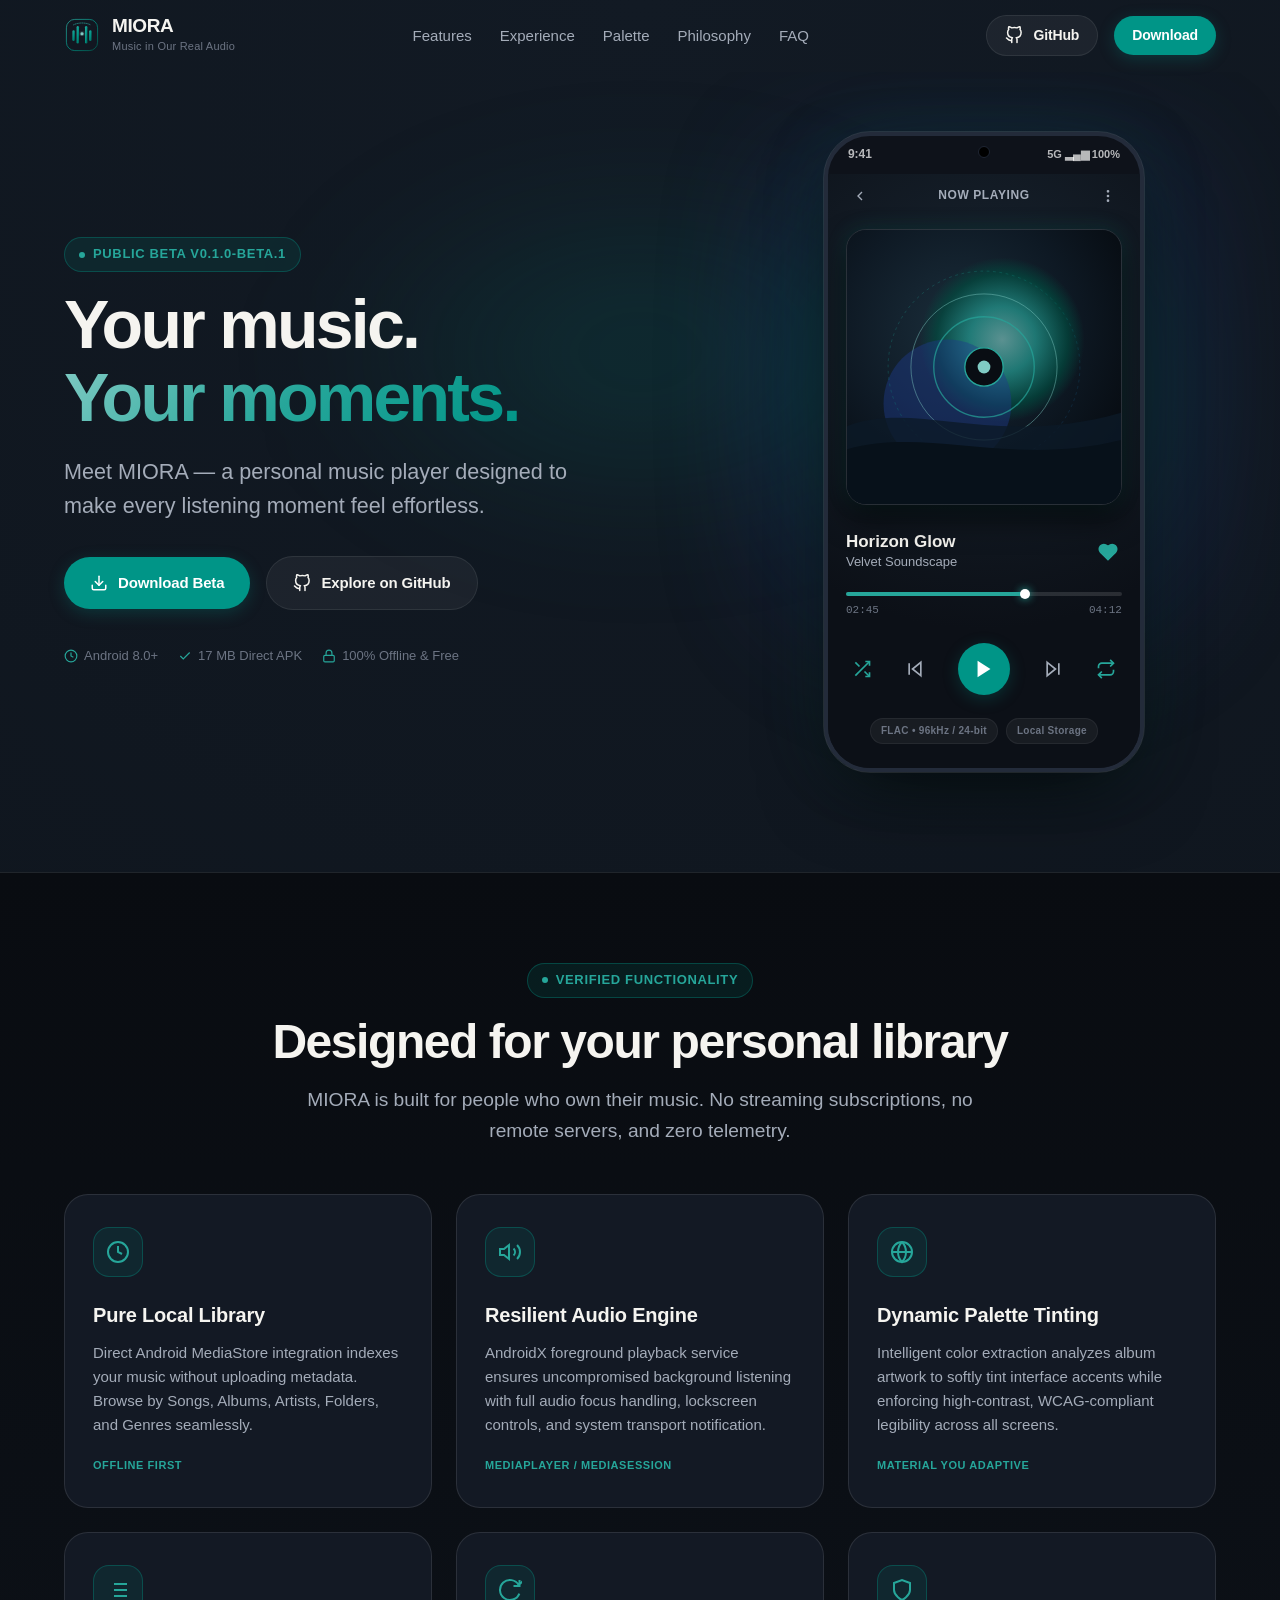
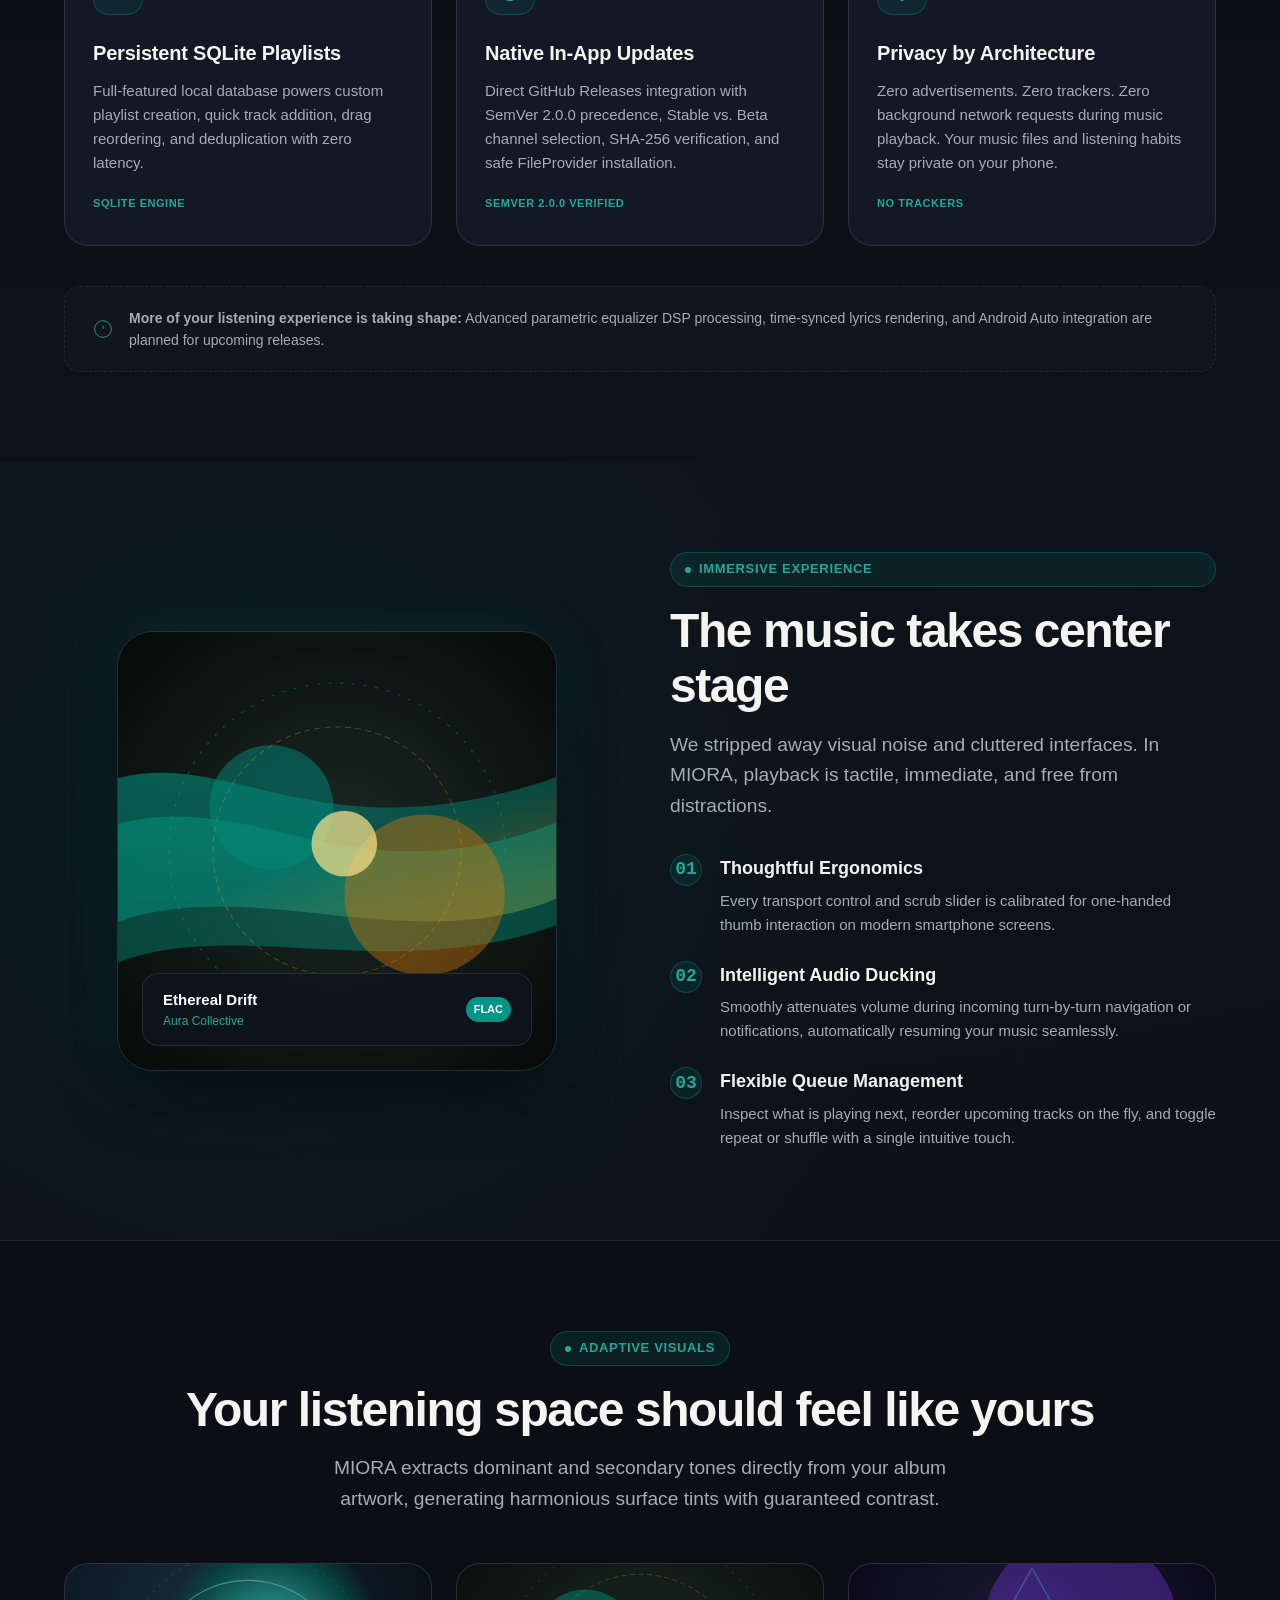
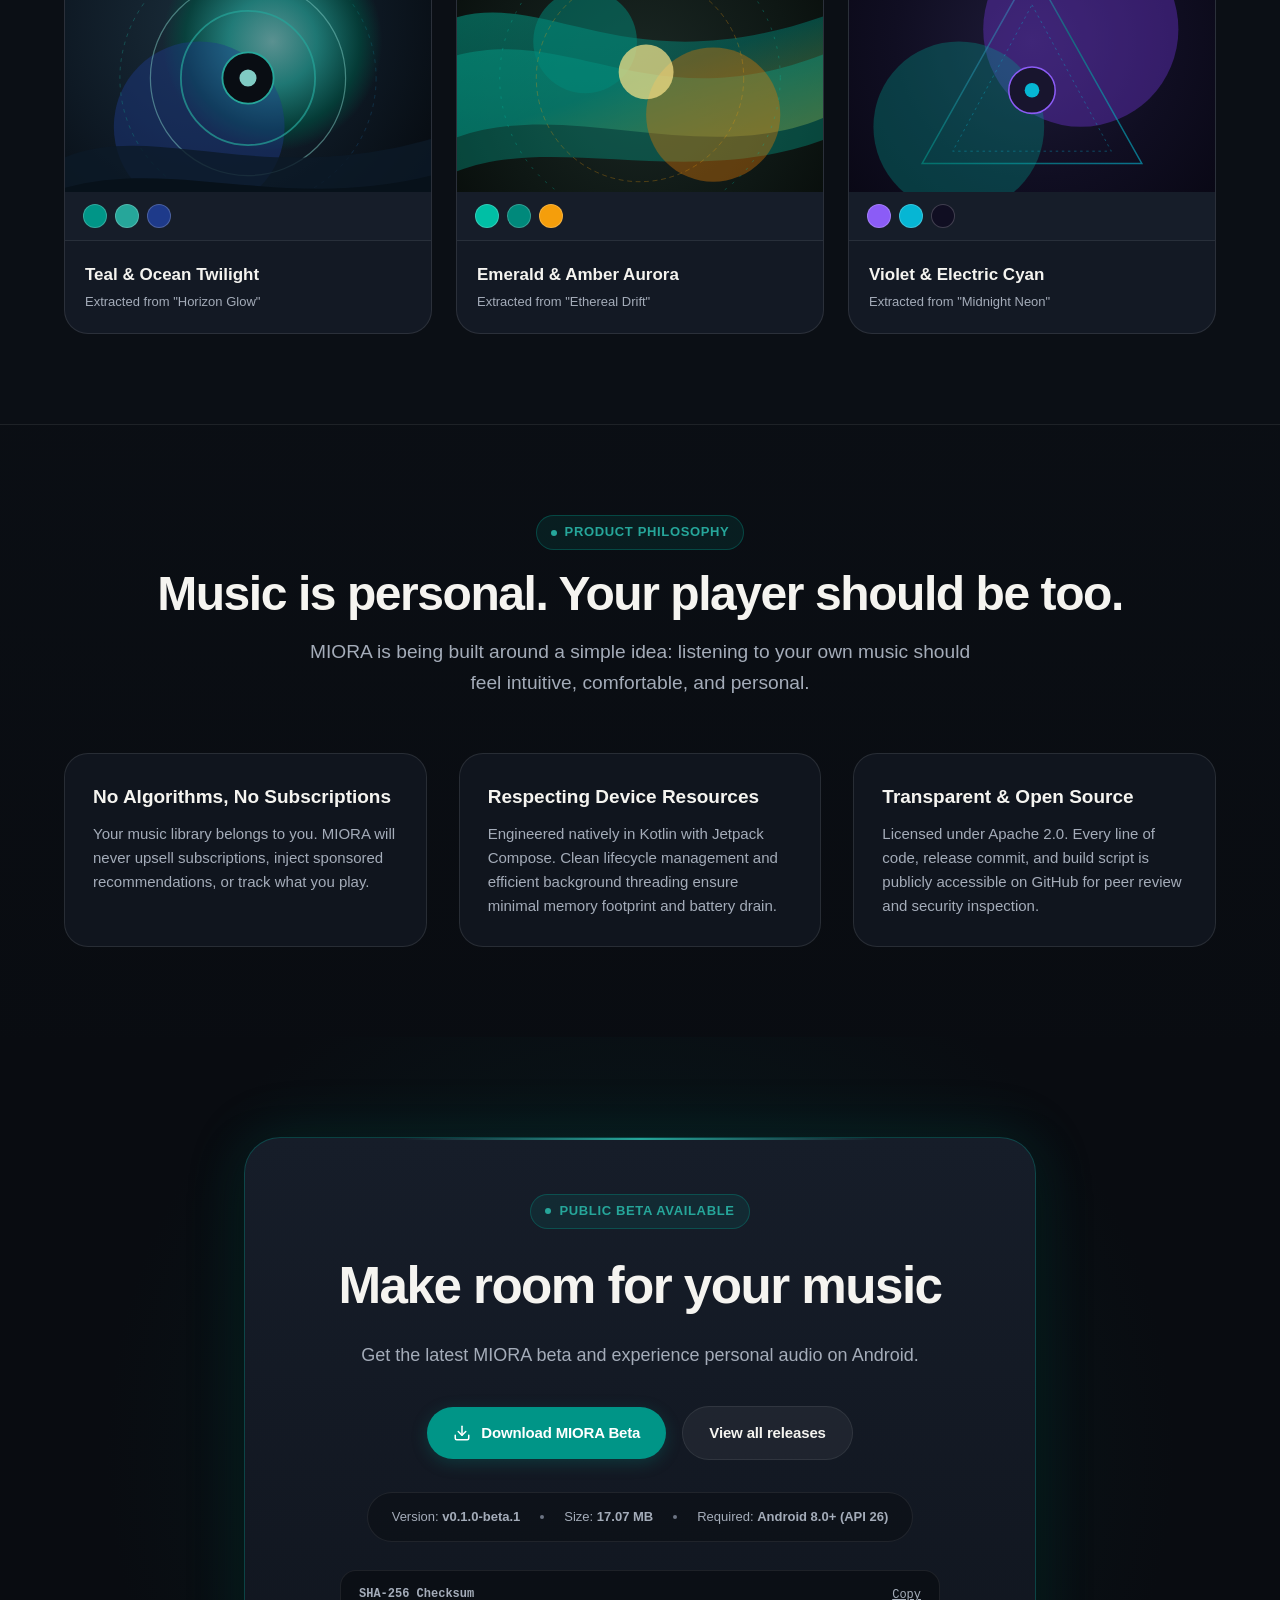
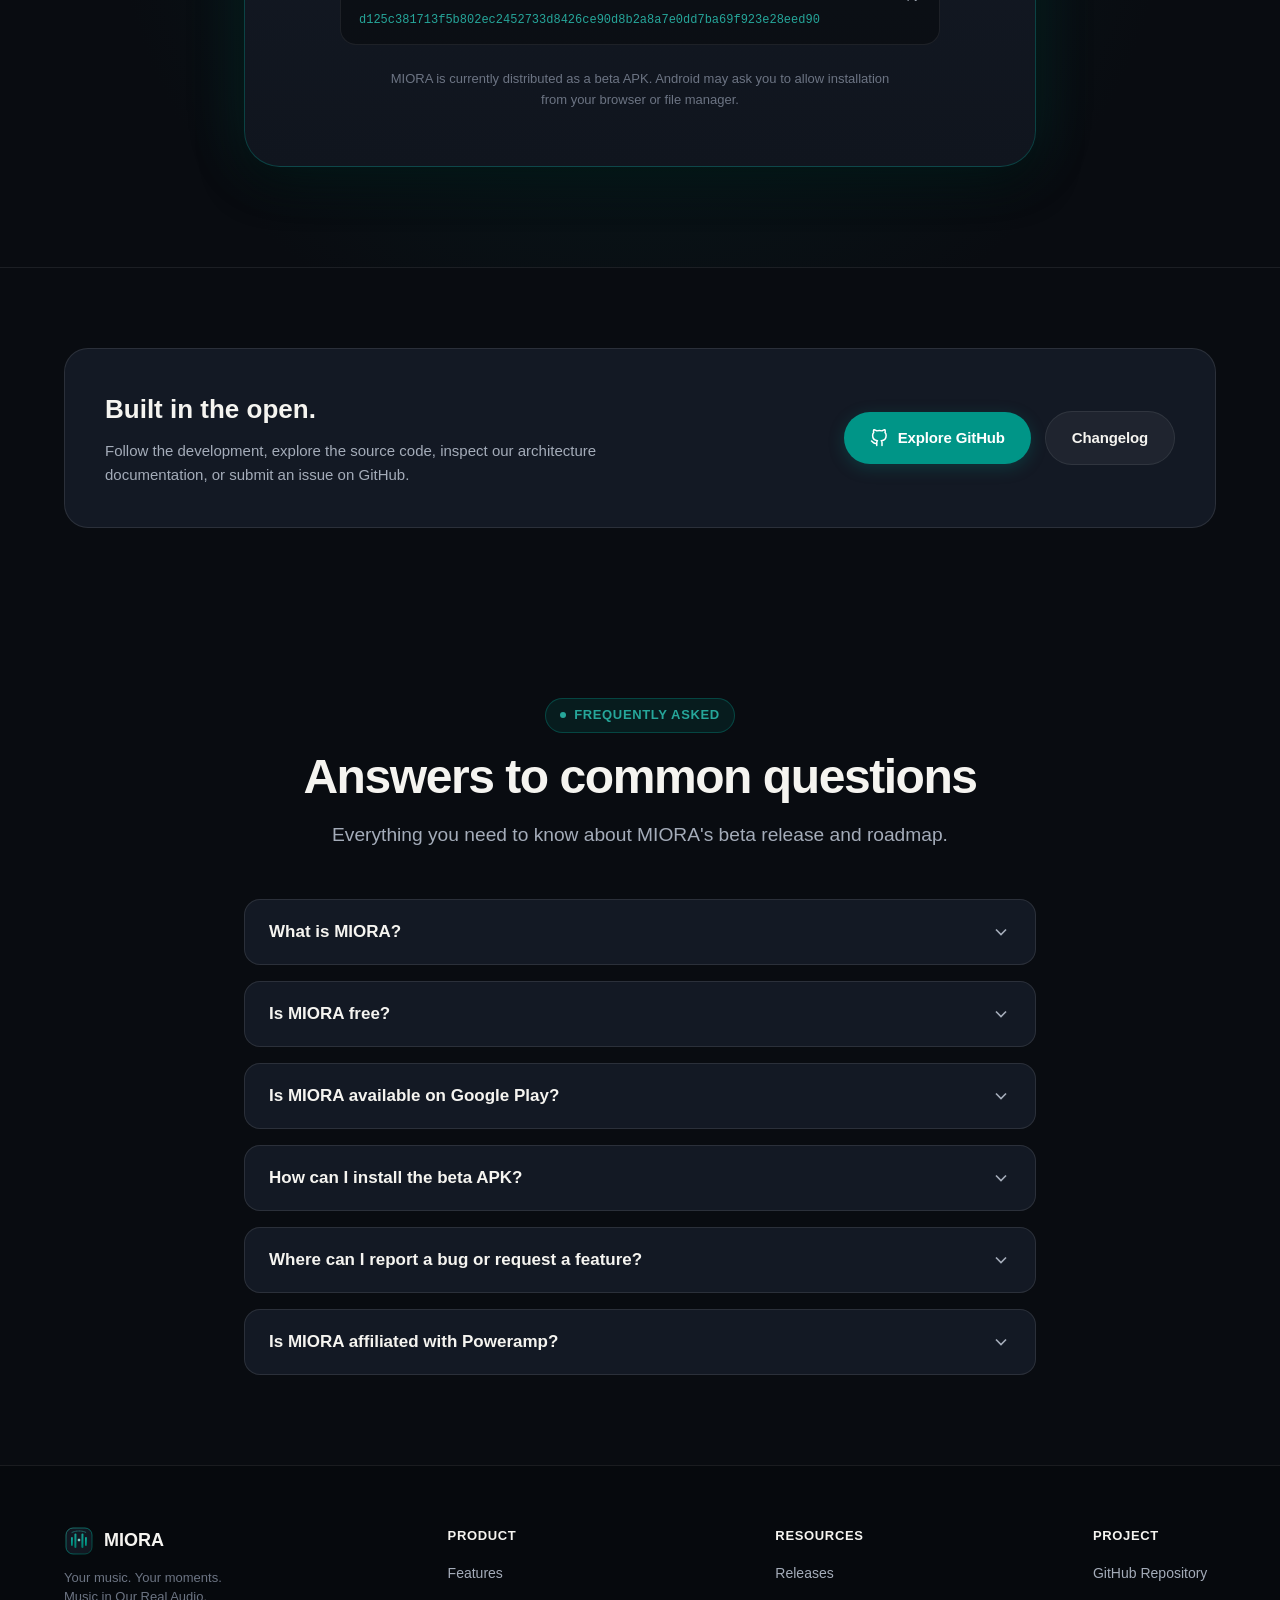
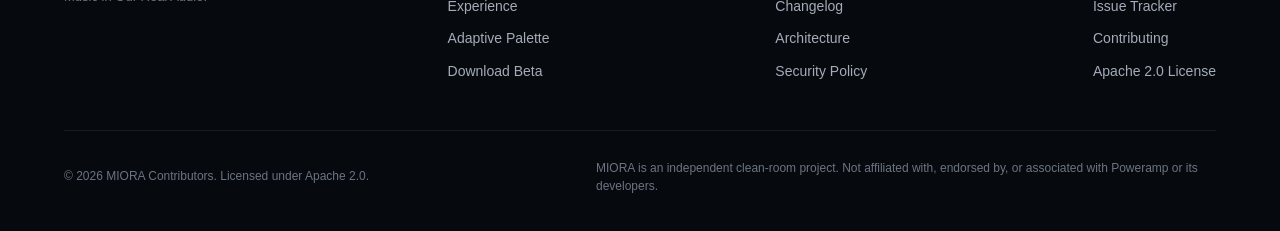
==== commit 13110e1d: "feat(equalizer-security): implement hardware equalizer controller, updater signing certificate verif" ====
--- a/docs/index.html
+++ b/docs/index.html
@@ -241,7 +241,7 @@
             <p class="feature-text">
               AndroidX foreground playback service ensures uncompromised background listening with full audio focus handling, lockscreen controls, and system transport notification.
             </p>
-            <span class="feature-tag">ExoPlayer / MediaSession</span>
+            <span class="feature-tag">MediaPlayer / MediaSession</span>
           </article>
 
           <!-- Feature 3 -->
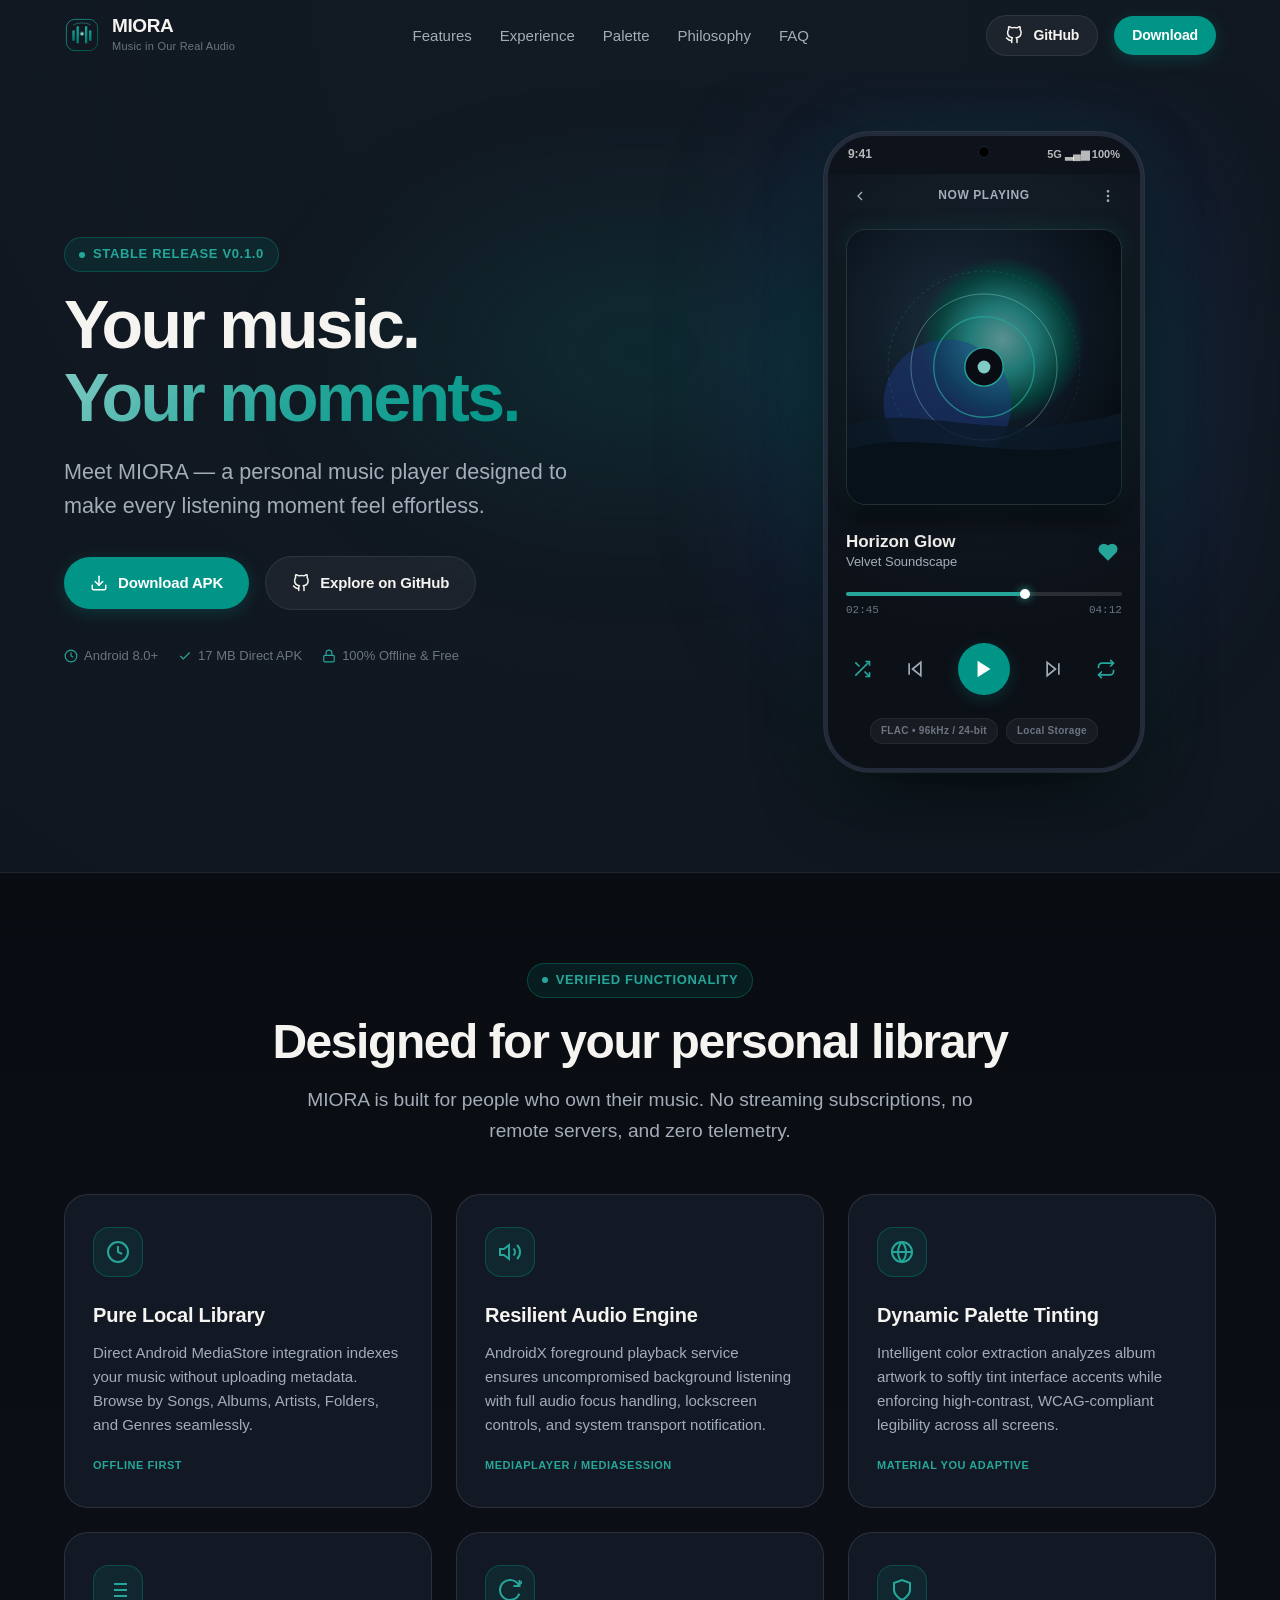
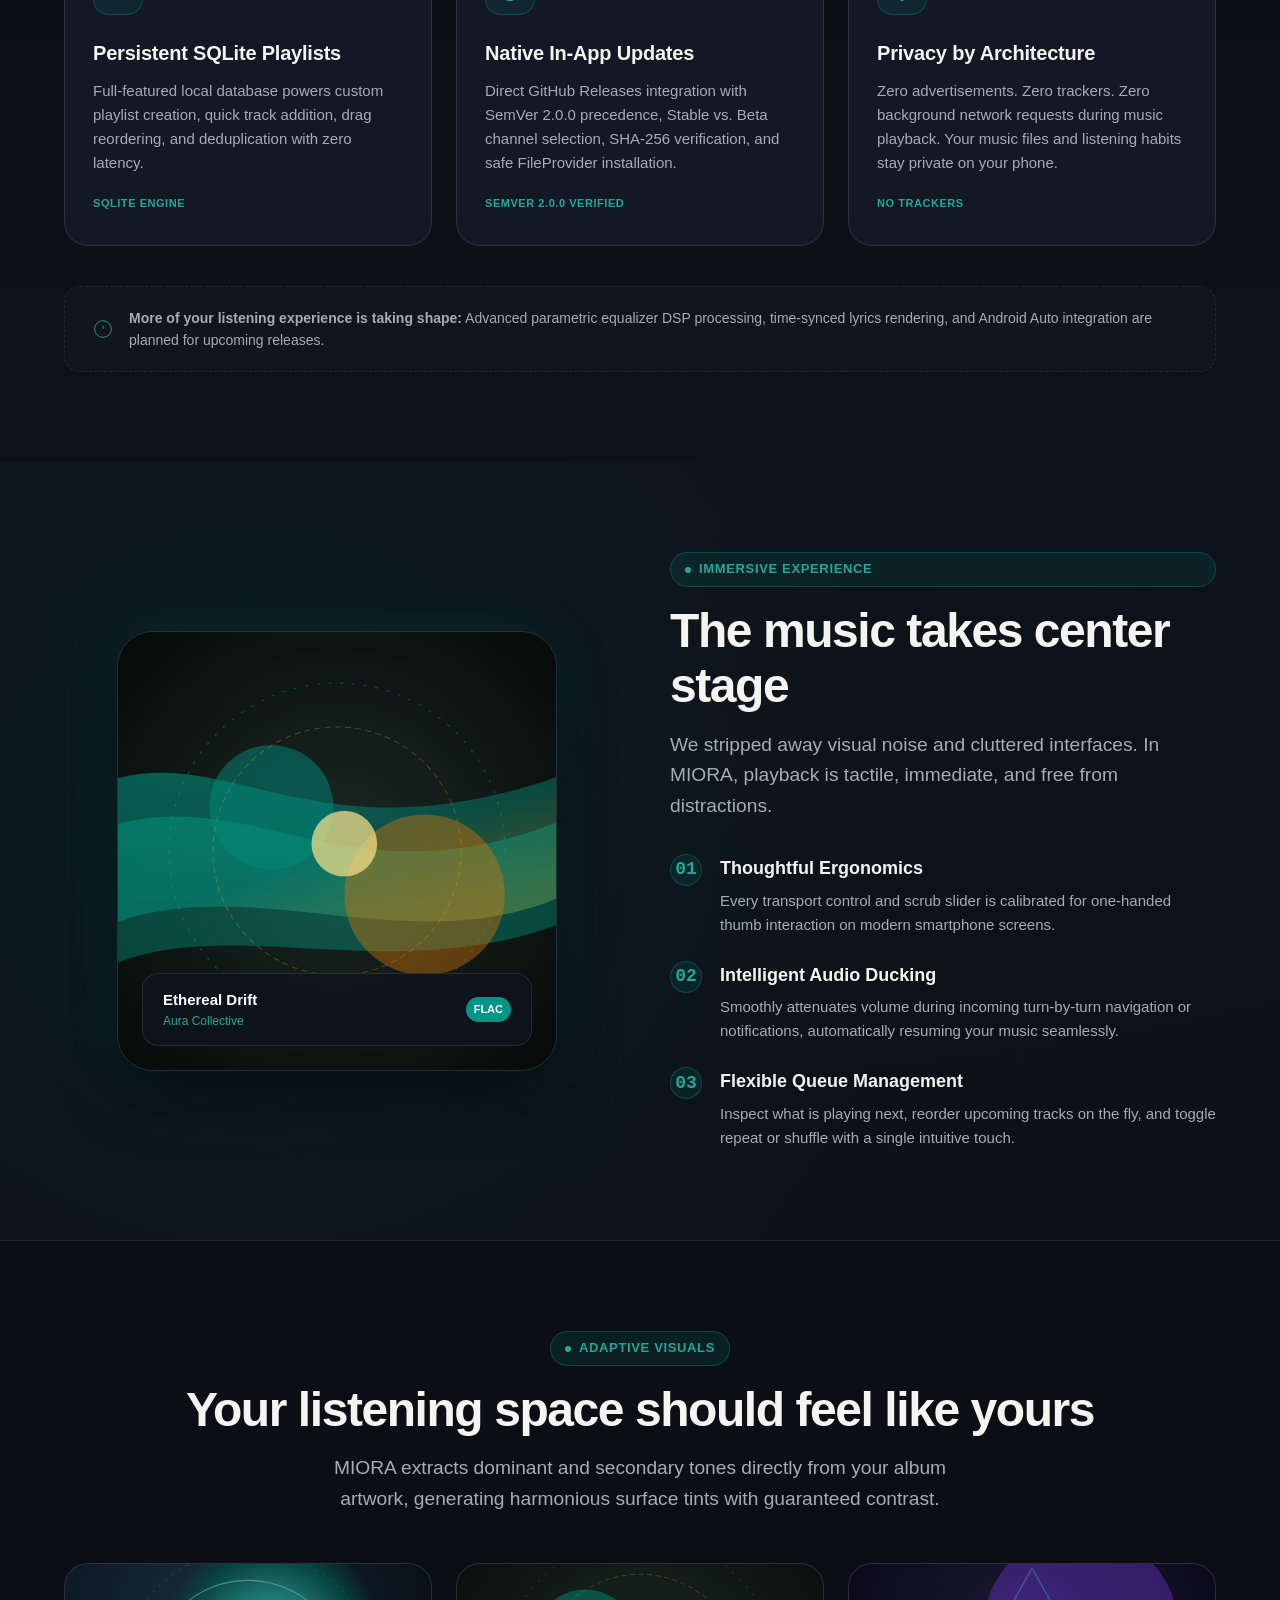
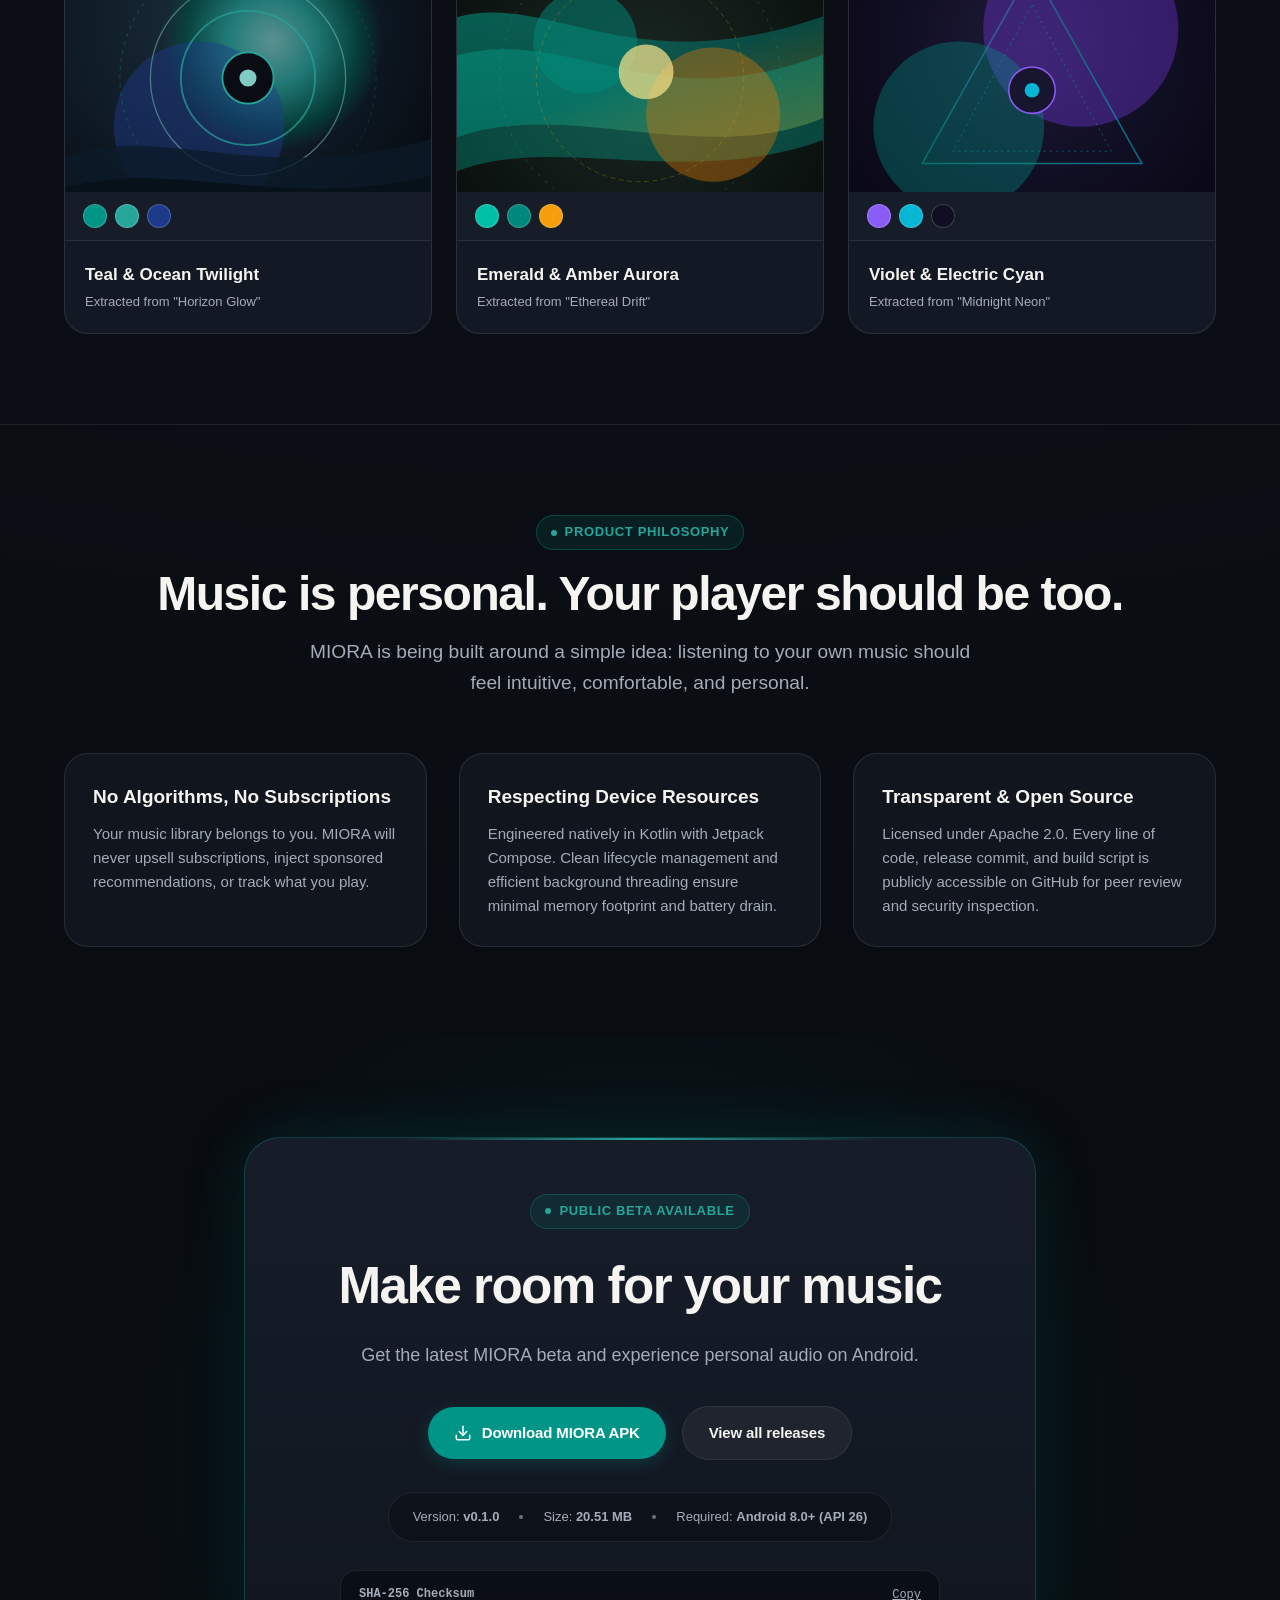
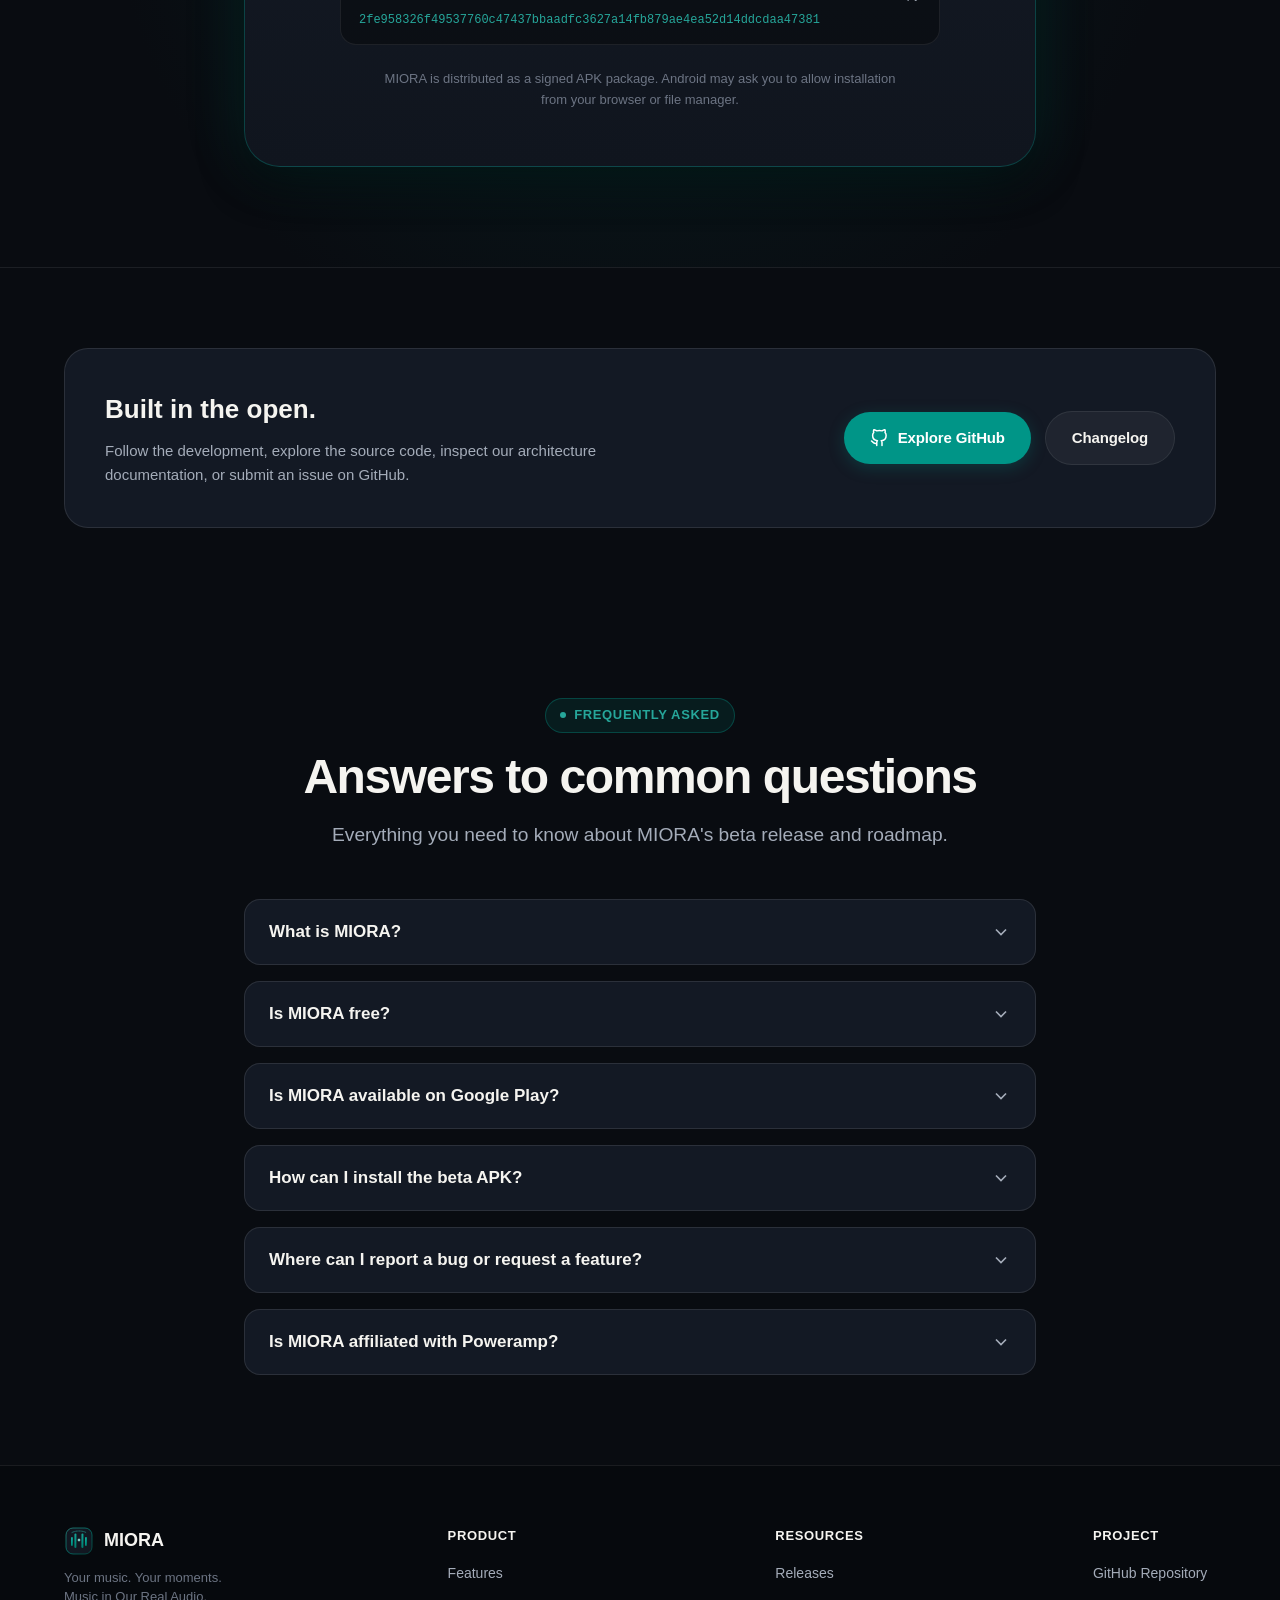
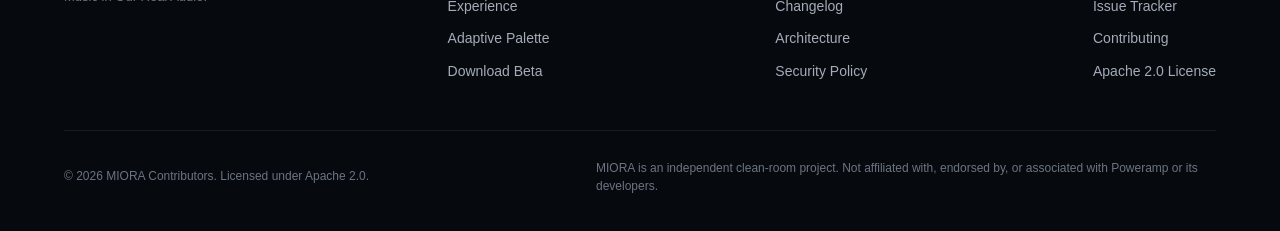
==== commit 335f5483: "feat: final UI/UX polish, permission onboarding, and v0.1.0 stable release - Remove obsolete Phase 2" ====
--- a/docs/index.html
+++ b/docs/index.html
@@ -77,8 +77,8 @@
       <li><a href="#faq">FAQ</a></li>
       <li><a href="https://github.com/mefahim/MIORA" target="_blank" rel="noopener noreferrer" data-repo-url>GitHub Repository</a></li>
     </ul>
-    <a href="https://github.com/mefahim/MIORA/releases/download/v0.1.0-beta.1/MIORA-v0.1.0-beta.1.apk" class="btn btn-primary" data-download-apk>
-      Download Beta APK
+    <a href="https://github.com/mefahim/MIORA/releases/download/v0.1.0/MIORA-v0.1.0.apk" class="btn btn-primary" data-download-apk>
+      Download APK
     </a>
   </div>
 
@@ -90,7 +90,7 @@
         <div class="hero-content">
           <div class="section-badge">
             <span class="dot"></span>
-            <span>Public Beta <span data-config-version>v0.1.0-beta.1</span></span>
+            <span>Stable Release <span data-config-version>v0.1.0</span></span>
           </div>
 
           <h1 id="hero-heading" class="hero-headline">
@@ -103,9 +103,9 @@
           </p>
 
           <div class="hero-ctas">
-            <a href="https://github.com/mefahim/MIORA/releases/download/v0.1.0-beta.1/MIORA-v0.1.0-beta.1.apk" class="btn btn-primary" data-download-apk>
+            <a href="https://github.com/mefahim/MIORA/releases/download/v0.1.0/MIORA-v0.1.0.apk" class="btn btn-primary" data-download-apk>
               <svg class="btn-icon" viewBox="0 0 24 24"><path d="M21 15v4a2 2 0 0 1-2 2H5a2 2 0 0 1-2-2v-4"></path><polyline points="7 10 12 15 17 10"></polyline><line x1="12" y1="15" x2="12" y2="3"></line></svg>
-              Download Beta
+              Download APK
             </a>
             <a href="https://github.com/mefahim/MIORA" class="btn btn-secondary" target="_blank" rel="noopener noreferrer" data-repo-url>
               <svg class="btn-icon" viewBox="0 0 24 24"><path d="M9 19c-5 1.5-5-2.5-7-3m14 6v-3.87a3.37 3.37 0 0 0-.94-2.61c3.14-.35 6.44-1.54 6.44-7A5.44 5.44 0 0 0 20 4.77 5.07 5.07 0 0 0 19.91 1S18.73.65 16 2.48a13.38 13.38 0 0 0-7 0C6.27.65 5.09 1 5.09 1A5.07 5.07 0 0 0 5 4.77a5.44 5.44 0 0 0-1.5 3.78c0 5.42 3.3 6.61 6.44 7A3.37 3.37 0 0 0 9 18.13V22"></path></svg>
@@ -478,9 +478,9 @@
           </p>
 
           <div class="download-actions-group">
-            <a href="https://github.com/mefahim/MIORA/releases/download/v0.1.0-beta.1/MIORA-v0.1.0-beta.1.apk" class="btn btn-primary" data-download-apk>
+            <a href="https://github.com/mefahim/MIORA/releases/download/v0.1.0/MIORA-v0.1.0.apk" class="btn btn-primary" data-download-apk>
               <svg class="btn-icon" viewBox="0 0 24 24"><path d="M21 15v4a2 2 0 0 1-2 2H5a2 2 0 0 1-2-2v-4"></path><polyline points="7 10 12 15 17 10"></polyline><line x1="12" y1="15" x2="12" y2="3"></line></svg>
-              Download MIORA Beta
+              Download MIORA APK
             </a>
             <a href="https://github.com/mefahim/MIORA/releases" class="btn btn-secondary" target="_blank" rel="noopener noreferrer" data-releases-url>
               View all releases
@@ -488,9 +488,9 @@
           </div>
 
           <div class="release-metadata-pillbox">
-            <span>Version: <strong data-config-version>v0.1.0-beta.1</strong></span>
+            <span>Version: <strong data-config-version>v0.1.0</strong></span>
             <span class="meta-divider" aria-hidden="true"></span>
-            <span>Size: <strong data-config-size>17.07 MB</strong></span>
+            <span>Size: <strong data-config-size>20.51 MB</strong></span>
             <span class="meta-divider" aria-hidden="true"></span>
             <span>Required: <strong data-config-android>Android 8.0+ (API 26)</strong></span>
           </div>
@@ -501,12 +501,12 @@
               <button id="copy-checksum-btn" style="color:var(--text-secondary); font-size:0.75rem; text-decoration:underline;">Copy</button>
             </div>
             <div class="checksum-value" data-config-sha256>
-              d125c381713f5b802ec2452733d8426ce90d8b2a8a7e0dd7ba69f923e28eed90
+              2fe958326f49537760c47437bbaadfc3627a14fb879ae4ea52d14ddcdaa47381
             </div>
           </div>
 
           <p class="install-disclaimer">
-            MIORA is currently distributed as a beta APK. Android may ask you to allow installation from your browser or file manager.
+            MIORA is distributed as a signed APK package. Android may ask you to allow installation from your browser or file manager.
           </p>
         </div>
       </div>
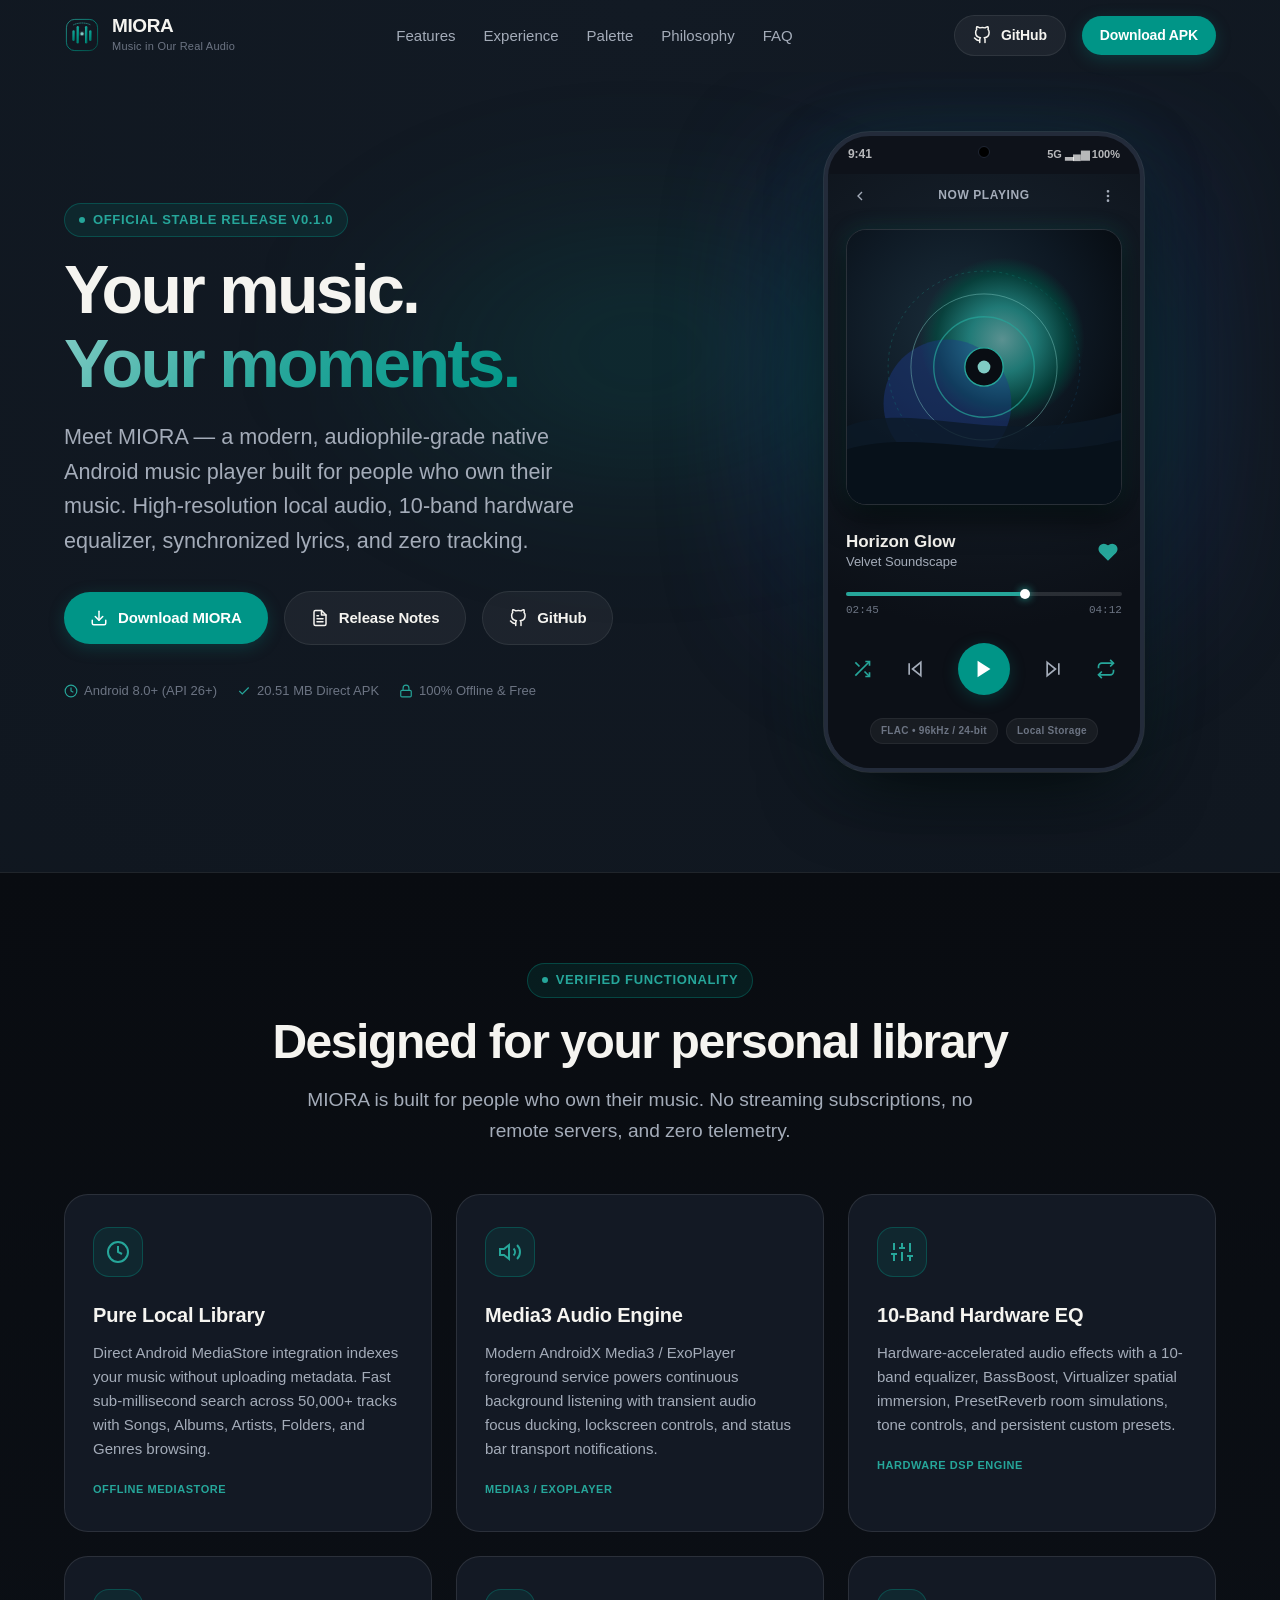
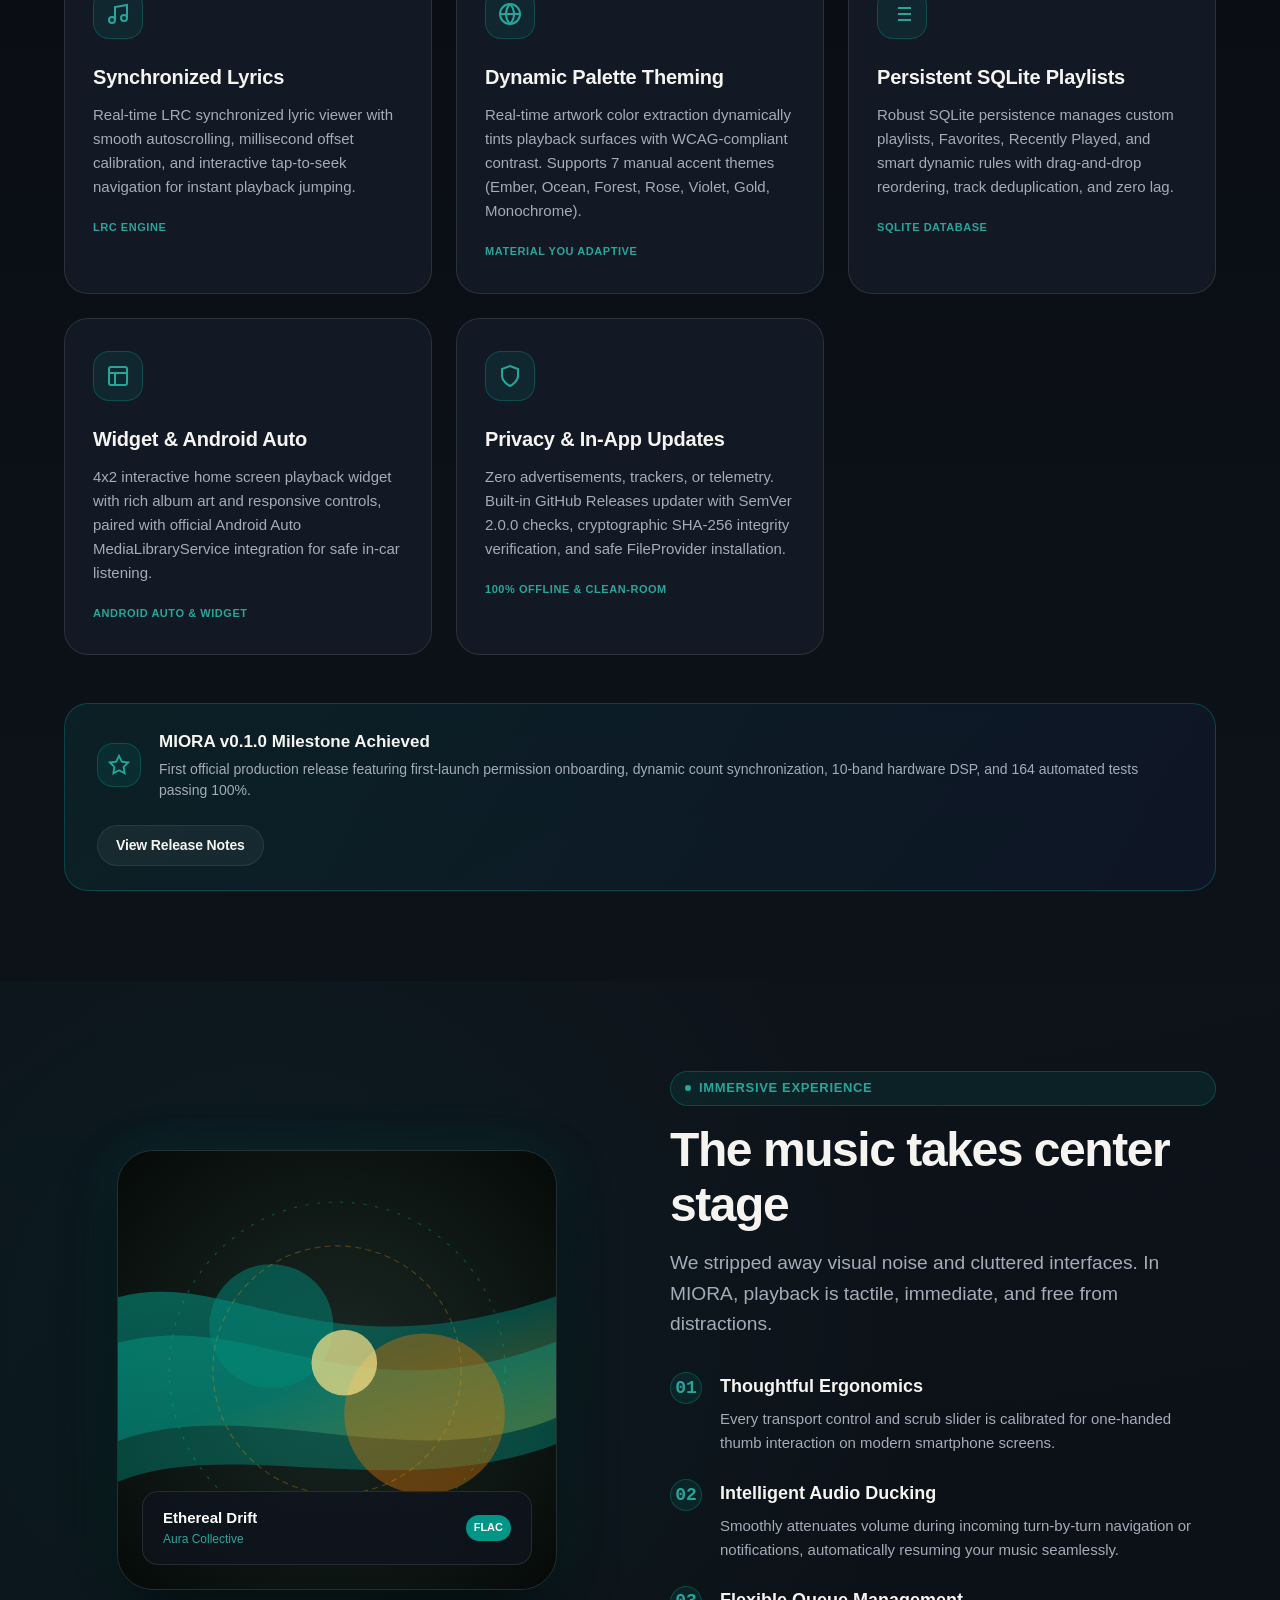
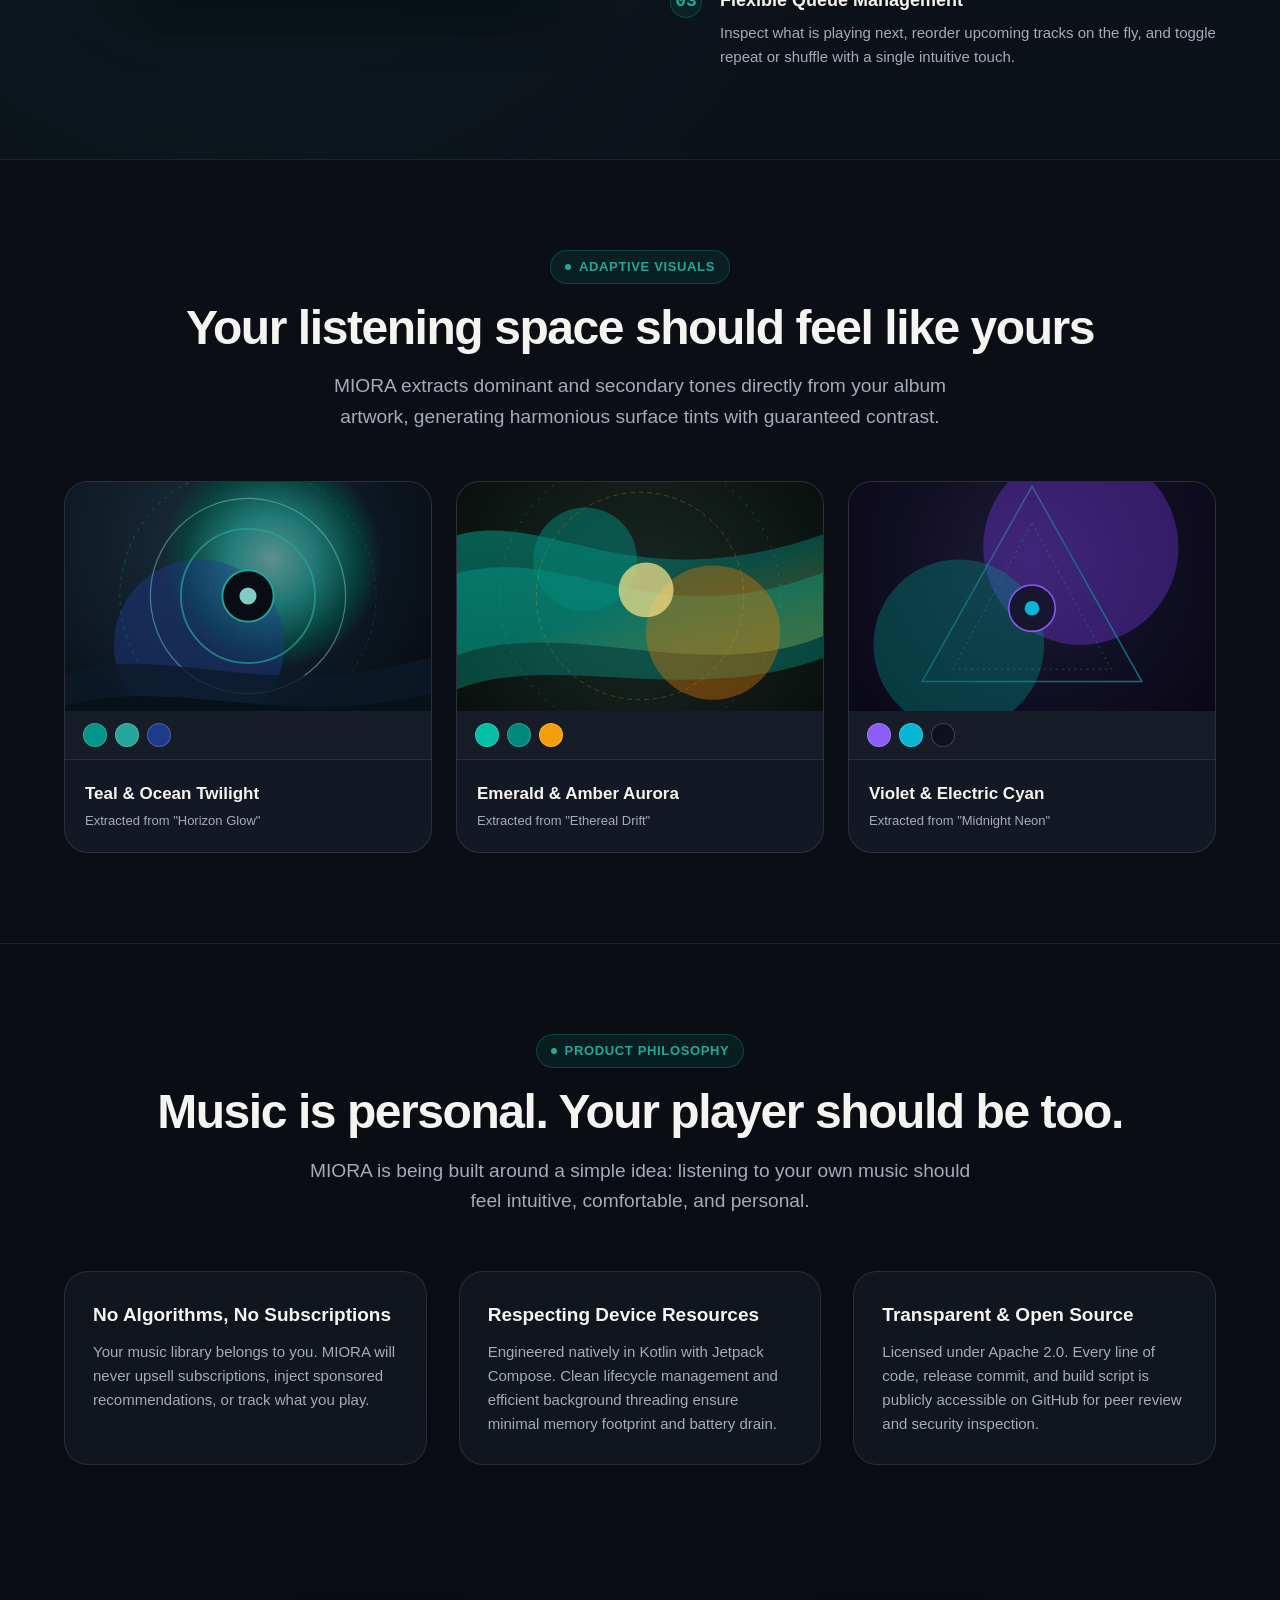
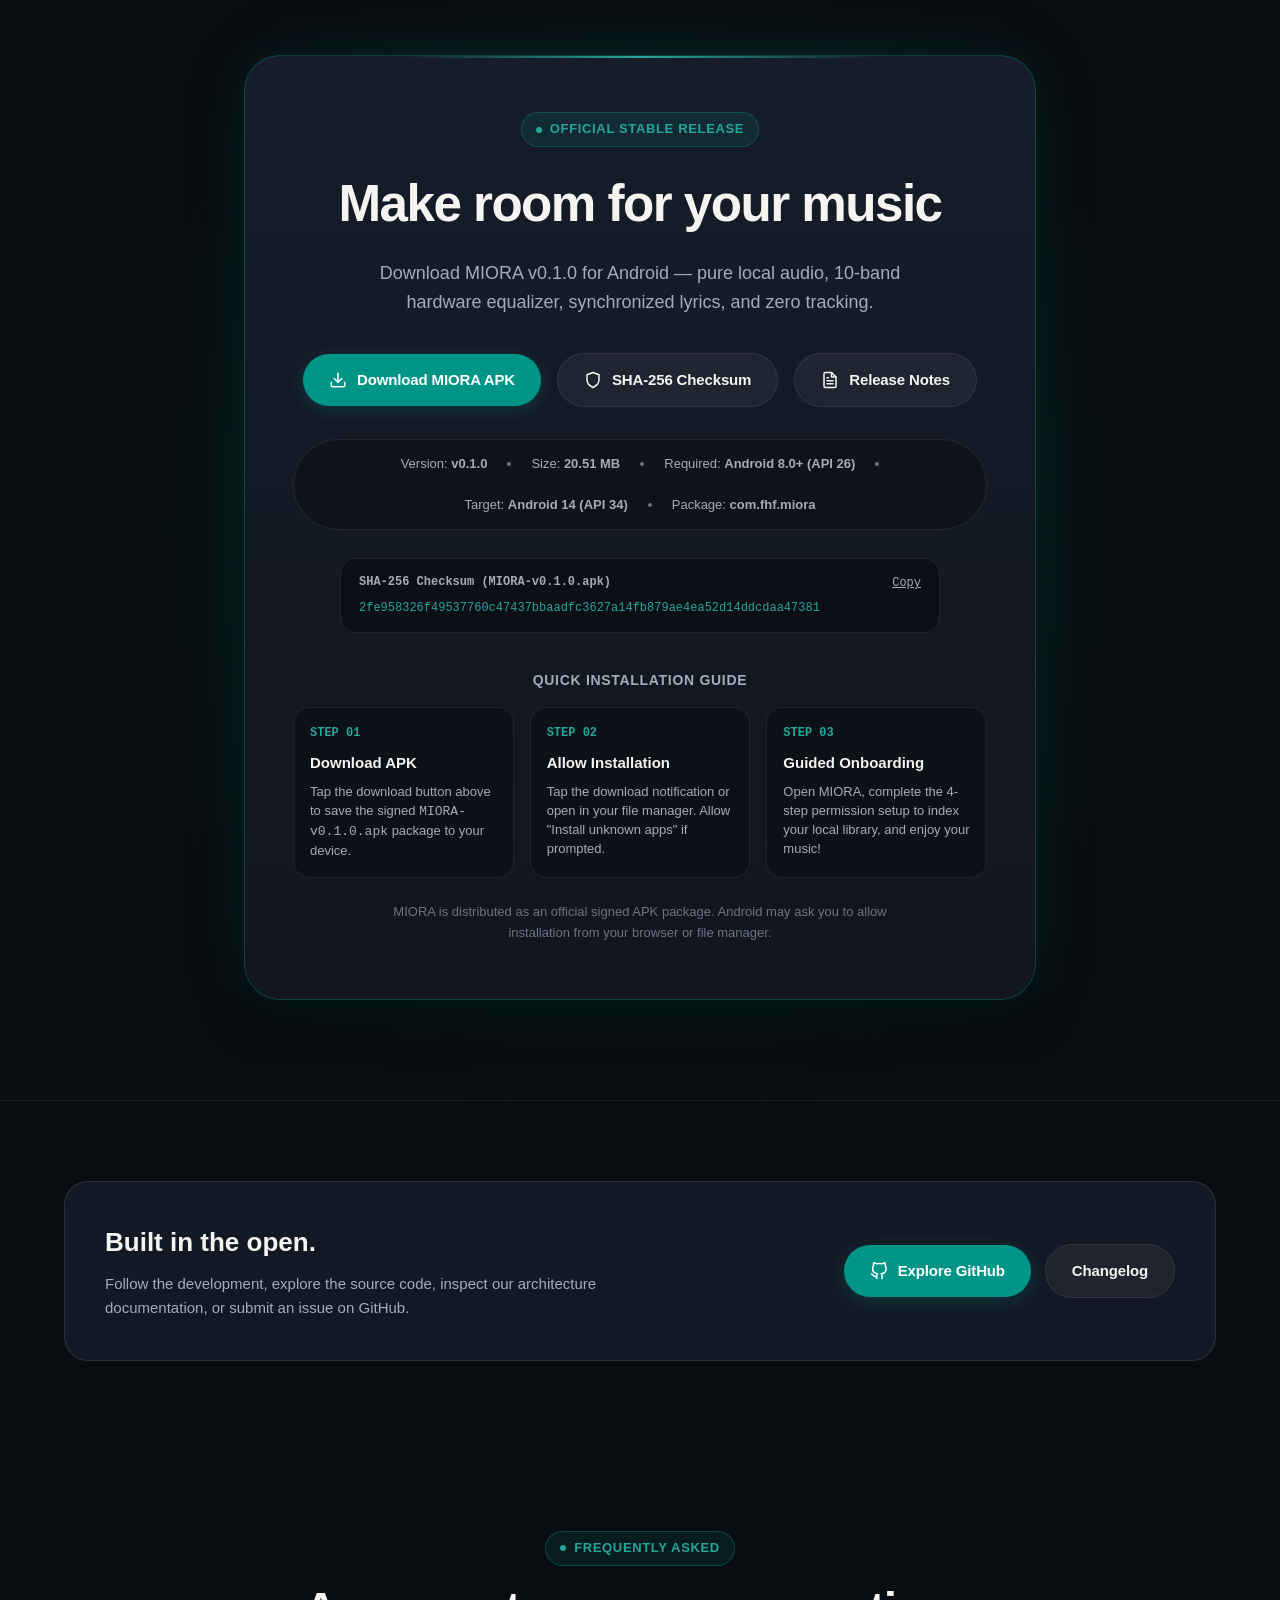
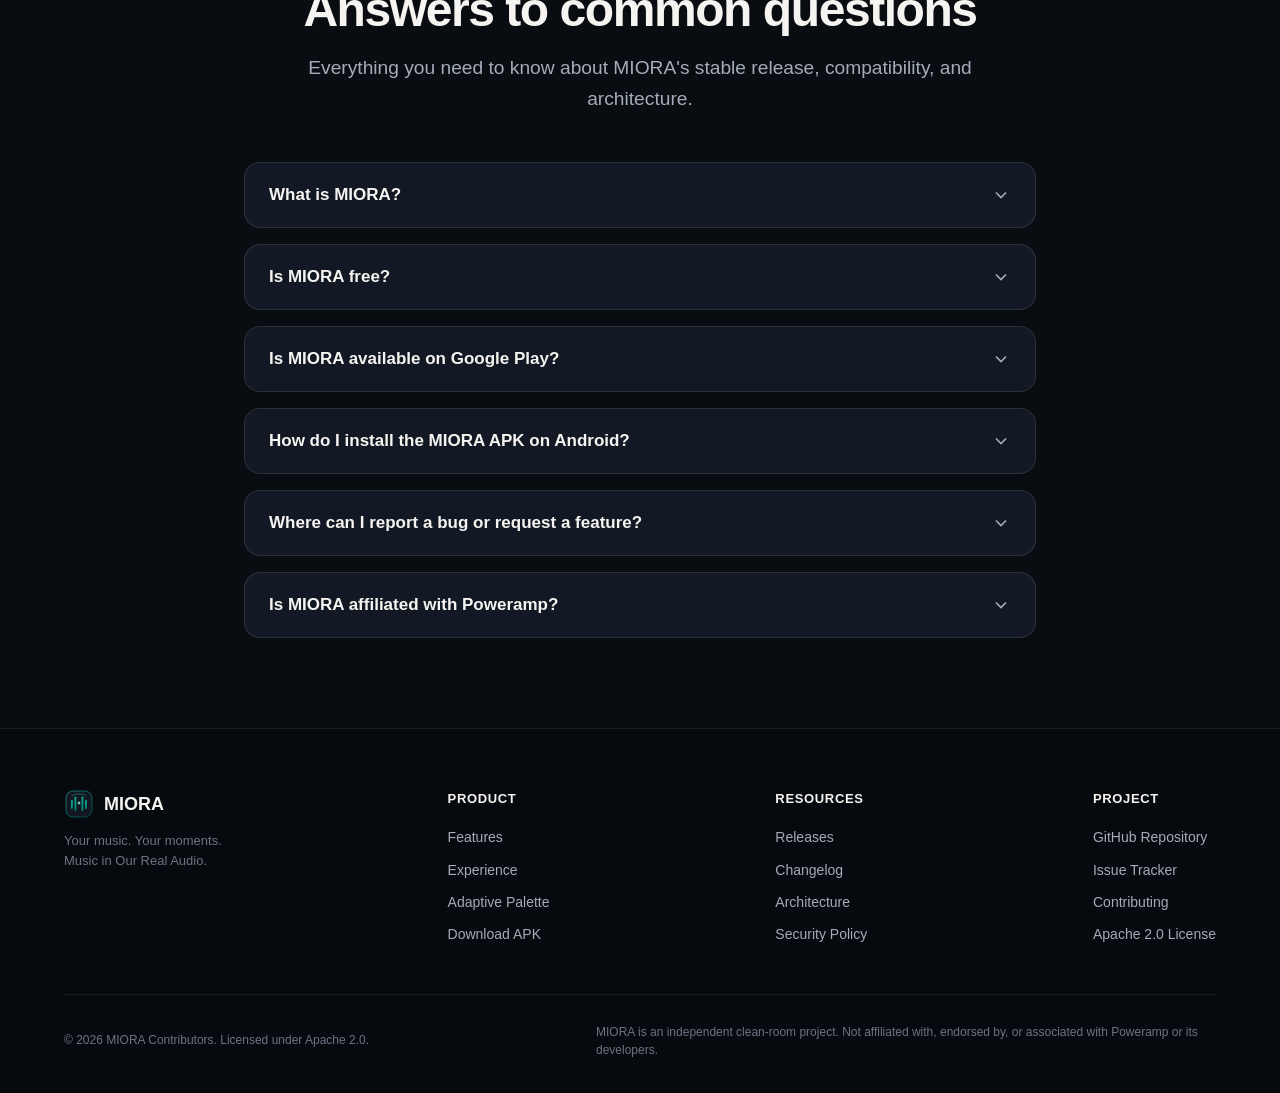
==== commit 03fed47c: "feat(website): launch official MIORA v0.1.0 stable release landing page - Update all branding and ba" ====
--- a/docs/index.html
+++ b/docs/index.html
@@ -4,7 +4,7 @@
   <meta charset="UTF-8">
   <meta name="viewport" content="width=device-width, initial-scale=1.0">
   <title>MIORA — Your Music. Your Moments.</title>
-  <meta name="description" content="Discover MIORA, a personal Android music player built around a warm, effortless listening experience.">
+  <meta name="description" content="Discover MIORA, an independent, audiophile-grade native Android music player. Featuring pure offline playback, 10-band hardware equalizer, synced lyrics, dynamic artwork theming, and zero tracking.">
   <meta name="theme-color" content="#090C11">
   <link rel="canonical" href="https://mefahim.github.io/MIORA/">
 
@@ -12,14 +12,14 @@
   <meta property="og:type" content="website">
   <meta property="og:url" content="https://mefahim.github.io/MIORA/">
   <meta property="og:site_name" content="MIORA">
-  <meta property="og:title" content="MIORA — Your Music. Your Moments.">
-  <meta property="og:description" content="Discover MIORA, a personal Android music player built around a warm, effortless listening experience.">
+  <meta property="og:title" content="MIORA — Your Music. Your Moments. | Official Android Music Player">
+  <meta property="og:description" content="Discover MIORA, an independent, audiophile-grade native Android music player. Featuring pure offline playback, 10-band hardware equalizer, synced lyrics, dynamic artwork theming, and zero tracking.">
   <meta property="og:image" content="https://mefahim.github.io/MIORA/assets/og-image.svg">
 
   <!-- Twitter Card -->
   <meta name="twitter:card" content="summary_large_image">
-  <meta name="twitter:title" content="MIORA — Your Music. Your Moments.">
-  <meta name="twitter:description" content="Discover MIORA, a personal Android music player built around a warm, effortless listening experience.">
+  <meta name="twitter:title" content="MIORA — Your Music. Your Moments. | Official Android Music Player">
+  <meta name="twitter:description" content="Discover MIORA, an independent, audiophile-grade native Android music player. Featuring pure offline playback, 10-band hardware equalizer, synced lyrics, dynamic artwork theming, and zero tracking.">
   <meta name="twitter:image" content="https://mefahim.github.io/MIORA/assets/og-image.svg">
 
   <!-- Favicon -->
@@ -58,7 +58,7 @@
           GitHub
         </a>
         <a href="#download" class="btn btn-primary btn-sm">
-          Download
+          Download APK
         </a>
         <button class="mobile-nav-toggle" aria-label="Toggle navigation menu" aria-expanded="false">
           <svg viewBox="0 0 24 24"><line x1="3" y1="12" x2="21" y2="12"></line><line x1="3" y1="6" x2="21" y2="6"></line><line x1="3" y1="18" x2="21" y2="18"></line></svg>
@@ -90,7 +90,7 @@
         <div class="hero-content">
           <div class="section-badge">
             <span class="dot"></span>
-            <span>Stable Release <span data-config-version>v0.1.0</span></span>
+            <span>Official Stable Release <span data-config-version>v0.1.0</span></span>
           </div>
 
           <h1 id="hero-heading" class="hero-headline">
@@ -99,28 +99,32 @@
           </h1>
 
           <p class="hero-subcopy">
-            Meet MIORA — a personal music player designed to make every listening moment feel effortless.
+            Meet MIORA — a modern, audiophile-grade native Android music player built for people who own their music. High-resolution local audio, 10-band hardware equalizer, synchronized lyrics, and zero tracking.
           </p>
 
           <div class="hero-ctas">
             <a href="https://github.com/mefahim/MIORA/releases/download/v0.1.0/MIORA-v0.1.0.apk" class="btn btn-primary" data-download-apk>
               <svg class="btn-icon" viewBox="0 0 24 24"><path d="M21 15v4a2 2 0 0 1-2 2H5a2 2 0 0 1-2-2v-4"></path><polyline points="7 10 12 15 17 10"></polyline><line x1="12" y1="15" x2="12" y2="3"></line></svg>
-              Download APK
+              Download MIORA
+            </a>
+            <a href="https://github.com/mefahim/MIORA/releases/tag/v0.1.0" class="btn btn-secondary" target="_blank" rel="noopener noreferrer" data-release-notes>
+              <svg class="btn-icon" viewBox="0 0 24 24"><path d="M14 2H6a2 2 0 0 0-2 2v16a2 2 0 0 0 2 2h12a2 2 0 0 0 2-2V8z"></path><polyline points="14 2 14 8 20 8"></polyline><line x1="16" y1="13" x2="8" y2="13"></line><line x1="16" y1="17" x2="8" y2="17"></line><polyline points="10 9 9 9 8 9"></polyline></svg>
+              Release Notes
             </a>
             <a href="https://github.com/mefahim/MIORA" class="btn btn-secondary" target="_blank" rel="noopener noreferrer" data-repo-url>
               <svg class="btn-icon" viewBox="0 0 24 24"><path d="M9 19c-5 1.5-5-2.5-7-3m14 6v-3.87a3.37 3.37 0 0 0-.94-2.61c3.14-.35 6.44-1.54 6.44-7A5.44 5.44 0 0 0 20 4.77 5.07 5.07 0 0 0 19.91 1S18.73.65 16 2.48a13.38 13.38 0 0 0-7 0C6.27.65 5.09 1 5.09 1A5.07 5.07 0 0 0 5 4.77a5.44 5.44 0 0 0-1.5 3.78c0 5.42 3.3 6.61 6.44 7A3.37 3.37 0 0 0 9 18.13V22"></path></svg>
-              Explore on GitHub
+              GitHub
             </a>
           </div>
 
           <div class="hero-metadata">
             <div class="hero-meta-item">
               <svg viewBox="0 0 24 24"><circle cx="12" cy="12" r="10"></circle><polyline points="12 6 12 12 16 14"></polyline></svg>
-              <span>Android 8.0+</span>
+              <span>Android 8.0+ (API 26+)</span>
             </div>
             <div class="hero-meta-item">
               <svg viewBox="0 0 24 24"><path d="M20 6L9 17l-5-5"></path></svg>
-              <span>17 MB Direct APK</span>
+              <span><span data-config-size>20.51 MB</span> Direct APK</span>
             </div>
             <div class="hero-meta-item">
               <svg viewBox="0 0 24 24"><rect x="3" y="11" width="18" height="11" rx="2" ry="2"></rect><path d="M7 11V7a5 5 0 0 1 10 0v4"></path></svg>
@@ -220,85 +224,117 @@
         </div>
 
         <div class="features-grid">
-          <!-- Feature 1 -->
+          <!-- Feature 1: Pure Local Library -->
           <article class="feature-card">
             <div class="feature-icon-box">
               <svg viewBox="0 0 24 24"><circle cx="12" cy="12" r="10"></circle><path d="M12 6v6l4 2"></path></svg>
             </div>
             <h3 class="feature-title">Pure Local Library</h3>
             <p class="feature-text">
-              Direct Android MediaStore integration indexes your music without uploading metadata. Browse by Songs, Albums, Artists, Folders, and Genres seamlessly.
-            </p>
-            <span class="feature-tag">Offline First</span>
+              Direct Android MediaStore integration indexes your music without uploading metadata. Fast sub-millisecond search across 50,000+ tracks with Songs, Albums, Artists, Folders, and Genres browsing.
+            </p>
+            <span class="feature-tag">Offline MediaStore</span>
           </article>
 
-          <!-- Feature 2 -->
+          <!-- Feature 2: Media3 Audio Engine -->
           <article class="feature-card">
             <div class="feature-icon-box">
               <svg viewBox="0 0 24 24"><polygon points="11 5 6 9 2 9 2 15 6 15 11 19 11 5"></polygon><path d="M19.07 4.93a10 10 0 0 1 0 14.14M15.54 8.46a5 5 0 0 1 0 7.07"></path></svg>
             </div>
-            <h3 class="feature-title">Resilient Audio Engine</h3>
+            <h3 class="feature-title">Media3 Audio Engine</h3>
             <p class="feature-text">
-              AndroidX foreground playback service ensures uncompromised background listening with full audio focus handling, lockscreen controls, and system transport notification.
-            </p>
-            <span class="feature-tag">MediaPlayer / MediaSession</span>
+              Modern AndroidX Media3 / ExoPlayer foreground service powers continuous background listening with transient audio focus ducking, lockscreen controls, and status bar transport notifications.
+            </p>
+            <span class="feature-tag">Media3 / ExoPlayer</span>
           </article>
 
-          <!-- Feature 3 -->
+          <!-- Feature 3: 10-Band Hardware Equalizer -->
+          <article class="feature-card">
+            <div class="feature-icon-box">
+              <svg viewBox="0 0 24 24"><line x1="4" y1="21" x2="4" y2="14"></line><line x1="4" y1="10" x2="4" y2="3"></line><line x1="12" y1="21" x2="12" y2="12"></line><line x1="12" y1="8" x2="12" y2="3"></line><line x1="20" y1="21" x2="20" y2="16"></line><line x1="20" y1="12" x2="20" y2="3"></line><line x1="1" y1="14" x2="7" y2="14"></line><line x1="9" y1="8" x2="15" y2="8"></line><line x1="17" y1="16" x2="23" y2="16"></line></svg>
+            </div>
+            <h3 class="feature-title">10-Band Hardware EQ</h3>
+            <p class="feature-text">
+              Hardware-accelerated audio effects with a 10-band equalizer, BassBoost, Virtualizer spatial immersion, PresetReverb room simulations, tone controls, and persistent custom presets.
+            </p>
+            <span class="feature-tag">Hardware DSP Engine</span>
+          </article>
+
+          <!-- Feature 4: Synchronized Lyrics -->
+          <article class="feature-card">
+            <div class="feature-icon-box">
+              <svg viewBox="0 0 24 24"><path d="M9 18V5l12-2v13"></path><circle cx="6" cy="18" r="3"></circle><circle cx="18" cy="16" r="3"></circle></svg>
+            </div>
+            <h3 class="feature-title">Synchronized Lyrics</h3>
+            <p class="feature-text">
+              Real-time LRC synchronized lyric viewer with smooth autoscrolling, millisecond offset calibration, and interactive tap-to-seek navigation for instant playback jumping.
+            </p>
+            <span class="feature-tag">LRC Engine</span>
+          </article>
+
+          <!-- Feature 5: Adaptive Palette & Accents -->
           <article class="feature-card">
             <div class="feature-icon-box">
               <svg viewBox="0 0 24 24"><circle cx="12" cy="12" r="10"></circle><path d="M12 2a14.5 14.5 0 0 0 0 20 14.5 14.5 0 0 0 0-20"></path><path d="M2 12h20"></path></svg>
             </div>
-            <h3 class="feature-title">Dynamic Palette Tinting</h3>
+            <h3 class="feature-title">Dynamic Palette Theming</h3>
             <p class="feature-text">
-              Intelligent color extraction analyzes album artwork to softly tint interface accents while enforcing high-contrast, WCAG-compliant legibility across all screens.
+              Real-time artwork color extraction dynamically tints playback surfaces with WCAG-compliant contrast. Supports 7 manual accent themes (Ember, Ocean, Forest, Rose, Violet, Gold, Monochrome).
             </p>
             <span class="feature-tag">Material You Adaptive</span>
           </article>
 
-          <!-- Feature 4 -->
+          <!-- Feature 6: SQLite Playlists -->
           <article class="feature-card">
             <div class="feature-icon-box">
               <svg viewBox="0 0 24 24"><line x1="8" y1="6" x2="21" y2="6"></line><line x1="8" y1="12" x2="21" y2="12"></line><line x1="8" y1="18" x2="21" y2="18"></line><line x1="3" y1="6" x2="3.01" y2="6"></line><line x1="3" y1="12" x2="3.01" y2="12"></line><line x1="3" y1="18" x2="3.01" y2="18"></line></svg>
             </div>
             <h3 class="feature-title">Persistent SQLite Playlists</h3>
             <p class="feature-text">
-              Full-featured local database powers custom playlist creation, quick track addition, drag reordering, and deduplication with zero latency.
-            </p>
-            <span class="feature-tag">SQLite Engine</span>
+              Robust SQLite persistence manages custom playlists, Favorites, Recently Played, and smart dynamic rules with drag-and-drop reordering, track deduplication, and zero lag.
+            </p>
+            <span class="feature-tag">SQLite Database</span>
           </article>
 
-          <!-- Feature 5 -->
+          <!-- Feature 7: Home Widget & Auto -->
           <article class="feature-card">
             <div class="feature-icon-box">
-              <svg viewBox="0 0 24 24"><path d="M21.5 2v6h-6M21.34 15.57a10 10 0 1 1-.57-8.38l5.67-5.67"></path></svg>
-            </div>
-            <h3 class="feature-title">Native In-App Updates</h3>
+              <svg viewBox="0 0 24 24"><rect x="3" y="3" width="18" height="18" rx="2" ry="2"></rect><line x1="3" y1="9" x2="21" y2="9"></line><line x1="9" y1="21" x2="9" y2="9"></line></svg>
+            </div>
+            <h3 class="feature-title">Widget &amp; Android Auto</h3>
             <p class="feature-text">
-              Direct GitHub Releases integration with SemVer 2.0.0 precedence, Stable vs. Beta channel selection, SHA-256 verification, and safe FileProvider installation.
-            </p>
-            <span class="feature-tag">SemVer 2.0.0 Verified</span>
+              4x2 interactive home screen playback widget with rich album art and responsive controls, paired with official Android Auto MediaLibraryService integration for safe in-car listening.
+            </p>
+            <span class="feature-tag">Android Auto &amp; Widget</span>
           </article>
 
-          <!-- Feature 6 -->
+          <!-- Feature 8: Privacy & In-App Updates -->
           <article class="feature-card">
             <div class="feature-icon-box">
               <svg viewBox="0 0 24 24"><path d="M12 22s8-4 8-10V5l-8-3-8 3v7c0 6 8 10 8 10z"></path></svg>
             </div>
-            <h3 class="feature-title">Privacy by Architecture</h3>
+            <h3 class="feature-title">Privacy &amp; In-App Updates</h3>
             <p class="feature-text">
-              Zero advertisements. Zero trackers. Zero background network requests during music playback. Your music files and listening habits stay private on your phone.
-            </p>
-            <span class="feature-tag">No Trackers</span>
+              Zero advertisements, trackers, or telemetry. Built-in GitHub Releases updater with SemVer 2.0.0 checks, cryptographic SHA-256 integrity verification, and safe FileProvider installation.
+            </p>
+            <span class="feature-tag">100% Offline &amp; Clean-Room</span>
           </article>
         </div>
 
-        <!-- Honest Disclosure: Development in Progress -->
-        <div class="future-banner">
-          <svg viewBox="0 0 24 24" fill="none"><circle cx="12" cy="12" r="10"></circle><line x1="12" y1="8" x2="12" y2="12"></line><line x1="12" y1="16" x2="12.01" y2="16"></line></svg>
-          <div>
-            <strong>More of your listening experience is taking shape:</strong> Advanced parametric equalizer DSP processing, time-synced lyrics rendering, and Android Auto integration are planned for upcoming releases.
-          </div>
+        <!-- Release Spotlight Banner -->
+        <div class="release-spotlight-banner">
+          <div class="spotlight-content">
+            <div class="spotlight-icon">
+              <svg viewBox="0 0 24 24"><path d="M12 2l3.09 6.26L22 9.27l-5 4.87 1.18 6.88L12 17.77l-6.18 3.25L7 14.14 2 9.27l6.91-1.01L12 2z"></path></svg>
+            </div>
+            <div class="spotlight-text">
+              <h4>MIORA v0.1.0 Milestone Achieved</h4>
+              <p>First official production release featuring first-launch permission onboarding, dynamic count synchronization, 10-band hardware DSP, and 164 automated tests passing 100%.</p>
+            </div>
+          </div>
+          <a href="https://github.com/mefahim/MIORA/releases/tag/v0.1.0" class="btn btn-secondary btn-sm" target="_blank" rel="noopener noreferrer" data-release-notes>
+            View Release Notes
+          </a>
         </div>
       </div>
     </section>
@@ -469,12 +505,12 @@
         <div class="download-card">
           <div class="section-badge">
             <span class="dot"></span>
-            <span>Public Beta Available</span>
+            <span>Official Stable Release</span>
           </div>
 
           <h2 id="download-heading" class="download-title">Make room for your music</h2>
           <p class="download-desc">
-            Get the latest MIORA beta and experience personal audio on Android.
+            Download MIORA v0.1.0 for Android — pure local audio, 10-band hardware equalizer, synchronized lyrics, and zero tracking.
           </p>
 
           <div class="download-actions-group">
@@ -482,8 +518,13 @@
               <svg class="btn-icon" viewBox="0 0 24 24"><path d="M21 15v4a2 2 0 0 1-2 2H5a2 2 0 0 1-2-2v-4"></path><polyline points="7 10 12 15 17 10"></polyline><line x1="12" y1="15" x2="12" y2="3"></line></svg>
               Download MIORA APK
             </a>
-            <a href="https://github.com/mefahim/MIORA/releases" class="btn btn-secondary" target="_blank" rel="noopener noreferrer" data-releases-url>
-              View all releases
+            <a href="https://github.com/mefahim/MIORA/releases/download/v0.1.0/MIORA-v0.1.0.apk.sha256" class="btn btn-secondary" target="_blank" rel="noopener noreferrer" data-checksum-url>
+              <svg class="btn-icon" viewBox="0 0 24 24"><path d="M12 22s8-4 8-10V5l-8-3-8 3v7c0 6 8 10 8 10z"></path></svg>
+              SHA-256 Checksum
+            </a>
+            <a href="https://github.com/mefahim/MIORA/releases/tag/v0.1.0" class="btn btn-secondary" target="_blank" rel="noopener noreferrer" data-release-notes>
+              <svg class="btn-icon" viewBox="0 0 24 24"><path d="M14 2H6a2 2 0 0 0-2 2v16a2 2 0 0 0 2 2h12a2 2 0 0 0 2-2V8z"></path><polyline points="14 2 14 8 20 8"></polyline><line x1="16" y1="13" x2="8" y2="13"></line><line x1="16" y1="17" x2="8" y2="17"></line><polyline points="10 9 9 9 8 9"></polyline></svg>
+              Release Notes
             </a>
           </div>
 
@@ -493,11 +534,15 @@
             <span>Size: <strong data-config-size>20.51 MB</strong></span>
             <span class="meta-divider" aria-hidden="true"></span>
             <span>Required: <strong data-config-android>Android 8.0+ (API 26)</strong></span>
+            <span class="meta-divider" aria-hidden="true"></span>
+            <span>Target: <strong data-config-target-android>Android 14 (API 34)</strong></span>
+            <span class="meta-divider" aria-hidden="true"></span>
+            <span>Package: <strong data-config-package>com.fhf.miora</strong></span>
           </div>
 
           <div class="checksum-drawer">
             <div class="checksum-header">
-              <span>SHA-256 Checksum</span>
+              <span>SHA-256 Checksum (MIORA-v0.1.0.apk)</span>
               <button id="copy-checksum-btn" style="color:var(--text-secondary); font-size:0.75rem; text-decoration:underline;">Copy</button>
             </div>
             <div class="checksum-value" data-config-sha256>
@@ -505,8 +550,30 @@
             </div>
           </div>
 
+          <!-- Installation Guide -->
+          <div class="install-guide-section">
+            <h4 class="install-guide-title">Quick Installation Guide</h4>
+            <div class="install-steps-grid">
+              <div class="install-step-card">
+                <span class="install-step-num">STEP 01</span>
+                <h5>Download APK</h5>
+                <p>Tap the download button above to save the signed <code>MIORA-v0.1.0.apk</code> package to your device.</p>
+              </div>
+              <div class="install-step-card">
+                <span class="install-step-num">STEP 02</span>
+                <h5>Allow Installation</h5>
+                <p>Tap the download notification or open in your file manager. Allow "Install unknown apps" if prompted.</p>
+              </div>
+              <div class="install-step-card">
+                <span class="install-step-num">STEP 03</span>
+                <h5>Guided Onboarding</h5>
+                <p>Open MIORA, complete the 4-step permission setup to index your local library, and enjoy your music!</p>
+              </div>
+            </div>
+          </div>
+
           <p class="install-disclaimer">
-            MIORA is distributed as a signed APK package. Android may ask you to allow installation from your browser or file manager.
+            MIORA is distributed as an official signed APK package. Android may ask you to allow installation from your browser or file manager.
           </p>
         </div>
       </div>
@@ -546,7 +613,7 @@
           </div>
           <h2 id="faq-heading" class="section-title">Answers to common questions</h2>
           <p class="section-description">
-            Everything you need to know about MIORA's beta release and roadmap.
+            Everything you need to know about MIORA's stable release, compatibility, and architecture.
           </p>
         </div>
 
@@ -559,7 +626,7 @@
             </button>
             <div class="faq-answer-panel" id="faq-a1" role="region" aria-labelledby="faq-q1">
               <div class="faq-answer-content">
-                MIORA (Music in Our Real Audio) is an independent, clean-room native Android music player crafted specifically for personal offline music collections. It focuses on intuitive playback ergonomics, dynamic album art color palettes, and respect for device resources.
+                MIORA (Music in Our Real Audio) is an independent, clean-room native Android music player crafted specifically for personal offline music collections. It focuses on intuitive playback ergonomics, 10-band hardware equalizer DSP, synchronized LRC lyrics, dynamic album art color palettes, and respect for device resources.
               </div>
             </div>
           </div>
@@ -585,7 +652,7 @@
             </button>
             <div class="faq-answer-panel" id="faq-a3" role="region" aria-labelledby="faq-q3">
               <div class="faq-answer-content">
-                No. During the public beta phase, MIORA is distributed directly via GitHub Releases as a standalone signed APK. Google Play distribution is not currently planned for early beta builds.
+                MIORA is currently distributed directly via GitHub Releases as an official signed APK. This ensures direct access to stable releases, zero store tracking or account mandates, and complete user privacy. Google Play distribution may be introduced in a future release cycle.
               </div>
             </div>
           </div>
@@ -593,12 +660,12 @@
           <!-- Q4 -->
           <div class="faq-item">
             <button class="faq-question-btn" aria-expanded="false" aria-controls="faq-a4" id="faq-q4">
-              <span>How can I install the beta APK?</span>
+              <span>How do I install the MIORA APK on Android?</span>
               <svg class="faq-icon" viewBox="0 0 24 24"><polyline points="6 9 12 15 18 9"></polyline></svg>
             </button>
             <div class="faq-answer-panel" id="faq-a4" role="region" aria-labelledby="faq-q4">
               <div class="faq-answer-content">
-                Download the official APK file onto your Android device (Android 8.0 or newer). Open your notification or file manager, tap the downloaded APK, and allow installation from your browser or file manager if prompted. MIORA also includes a built-in update engine that handles future releases directly inside the app.
+                Download the official APK file (<code>MIORA-v0.1.0.apk</code>) onto your Android device (Android 8.0 or newer). Open your notification drawer or file manager, tap the downloaded APK, and allow installation from your browser or file manager if prompted. After installation, launch MIORA and follow the quick 4-step permission onboarding to scan your local media. Future updates are handled seamlessly via MIORA's built-in update engine.
               </div>
             </div>
           </div>
@@ -654,7 +721,7 @@
             <li><a href="#features">Features</a></li>
             <li><a href="#experience">Experience</a></li>
             <li><a href="#palette">Adaptive Palette</a></li>
-            <li><a href="#download">Download Beta</a></li>
+            <li><a href="#download">Download APK</a></li>
           </ul>
         </div>
 
--- a/docs/css/main.css
+++ b/docs/css/main.css
@@ -1202,6 +1202,122 @@
   margin-right: auto;
 }
 
+/* Release Spotlight Banner */
+.release-spotlight-banner {
+  margin-top: 48px;
+  padding: 24px 32px;
+  border-radius: var(--radius-lg);
+  background: linear-gradient(135deg, rgba(0, 149, 135, 0.12) 0%, rgba(30, 58, 138, 0.12) 100%);
+  border: 1px solid var(--accent-border);
+  display: flex;
+  align-items: center;
+  justify-content: space-between;
+  gap: 24px;
+  flex-wrap: wrap;
+}
+
+.spotlight-content {
+  display: flex;
+  align-items: center;
+  gap: 18px;
+}
+
+.spotlight-icon {
+  width: 44px;
+  height: 44px;
+  border-radius: var(--radius-md);
+  background: var(--accent-subtle);
+  border: 1px solid var(--accent-border);
+  display: flex;
+  align-items: center;
+  justify-content: center;
+  color: var(--accent-light);
+  flex-shrink: 0;
+}
+
+.spotlight-icon svg {
+  width: 22px;
+  height: 22px;
+  stroke: currentColor;
+  stroke-width: 2;
+  fill: none;
+}
+
+.spotlight-text h4 {
+  font-size: 1.0625rem;
+  font-weight: 700;
+  color: var(--text-primary);
+  margin-bottom: 4px;
+}
+
+.spotlight-text p {
+  font-size: 0.875rem;
+  color: var(--text-secondary);
+  line-height: 1.5;
+}
+
+/* Installation Guide Steps */
+.install-guide-section {
+  margin-top: 36px;
+  text-align: left;
+}
+
+.install-guide-title {
+  font-size: 0.875rem;
+  font-weight: 700;
+  text-transform: uppercase;
+  letter-spacing: 0.05em;
+  color: var(--text-secondary);
+  margin-bottom: 16px;
+  text-align: center;
+}
+
+.install-steps-grid {
+  display: grid;
+  grid-template-columns: repeat(3, 1fr);
+  gap: 16px;
+}
+
+.install-step-card {
+  background: rgba(0, 0, 0, 0.25);
+  border: 1px solid var(--border-subtle);
+  border-radius: var(--radius-md);
+  padding: 16px;
+  display: flex;
+  flex-direction: column;
+  gap: 8px;
+}
+
+.install-step-num {
+  font-size: 0.75rem;
+  font-weight: 800;
+  color: var(--accent-light);
+  font-family: var(--font-mono);
+}
+
+.install-step-card h5 {
+  font-size: 0.9375rem;
+  font-weight: 600;
+  color: var(--text-primary);
+}
+
+.install-step-card p {
+  font-size: 0.8125rem;
+  color: var(--text-secondary);
+  line-height: 1.45;
+}
+
+@media (max-width: 768px) {
+  .install-steps-grid {
+    grid-template-columns: 1fr;
+  }
+  .release-spotlight-banner {
+    padding: 20px;
+    flex-direction: column;
+    align-items: flex-start;
+  }
+}
+
 /* ==========================================================================
    Open Source & GitHub Section
    ========================================================================== */
